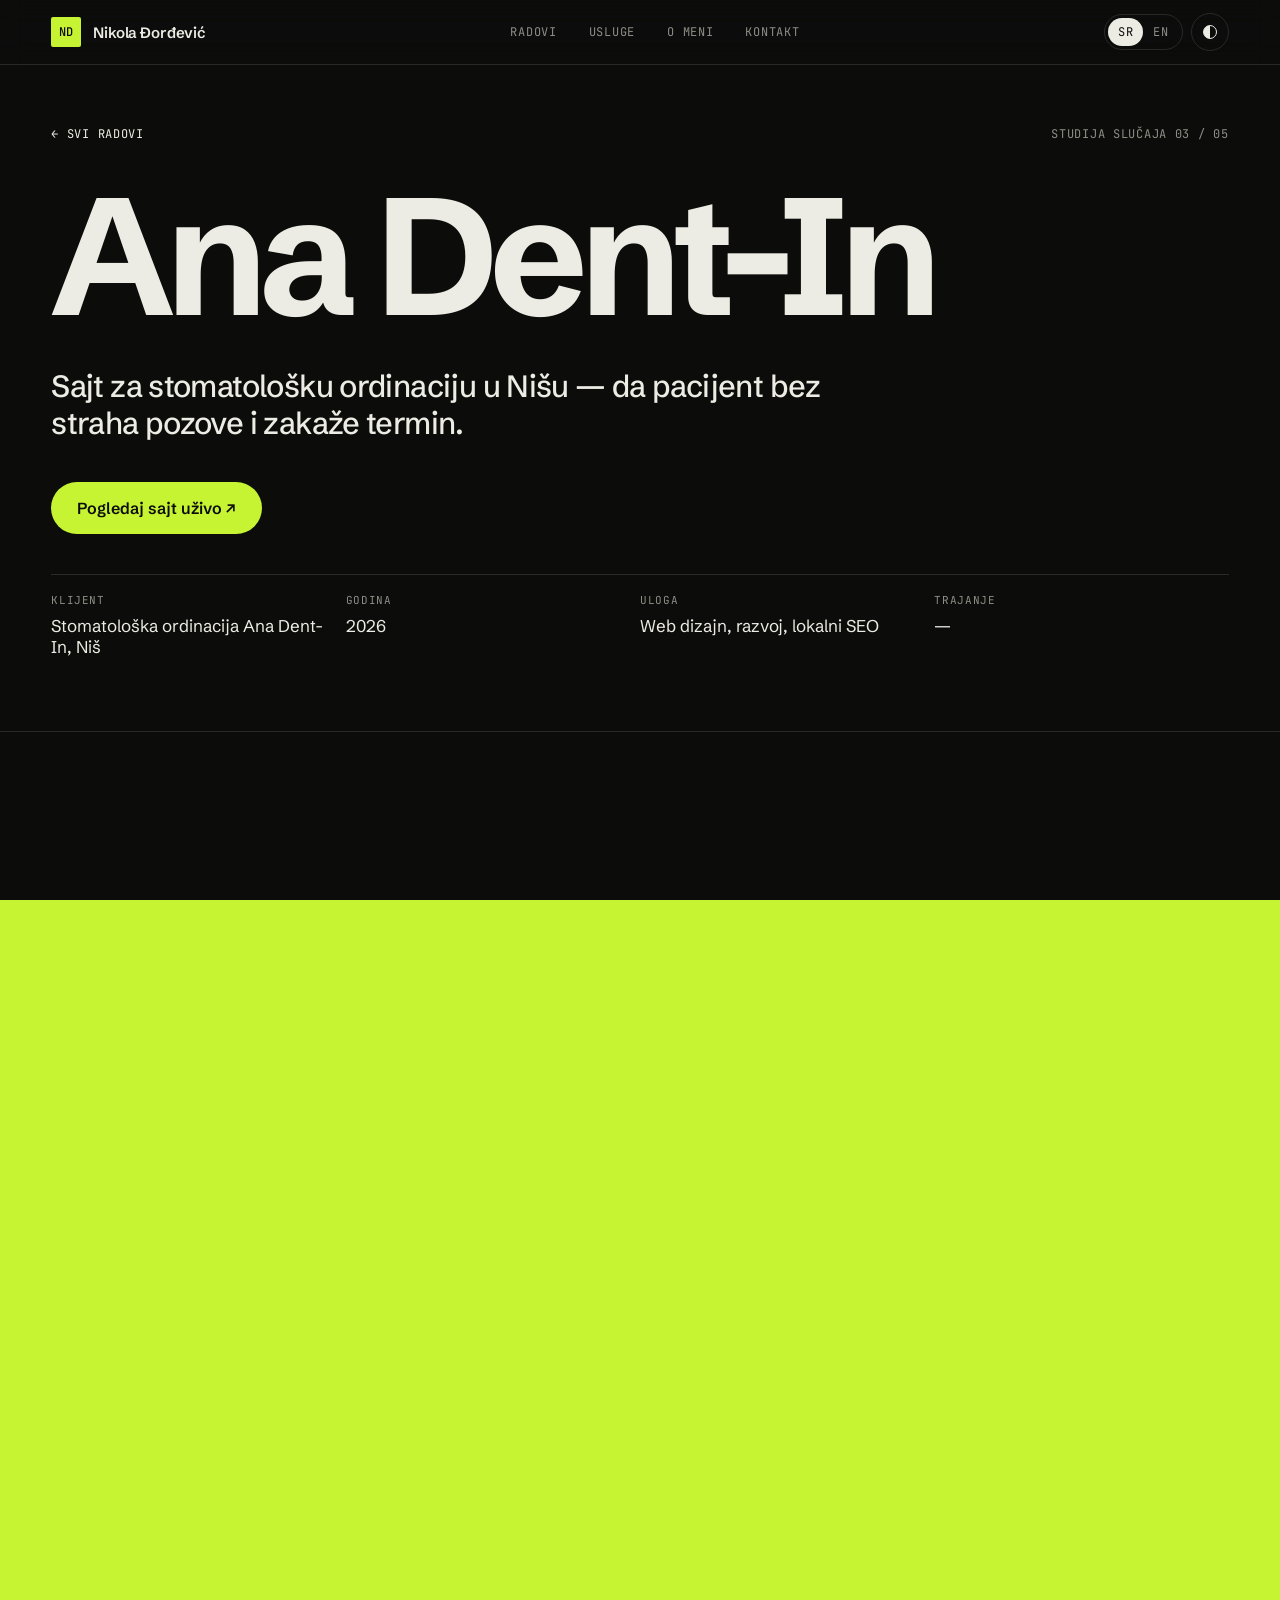
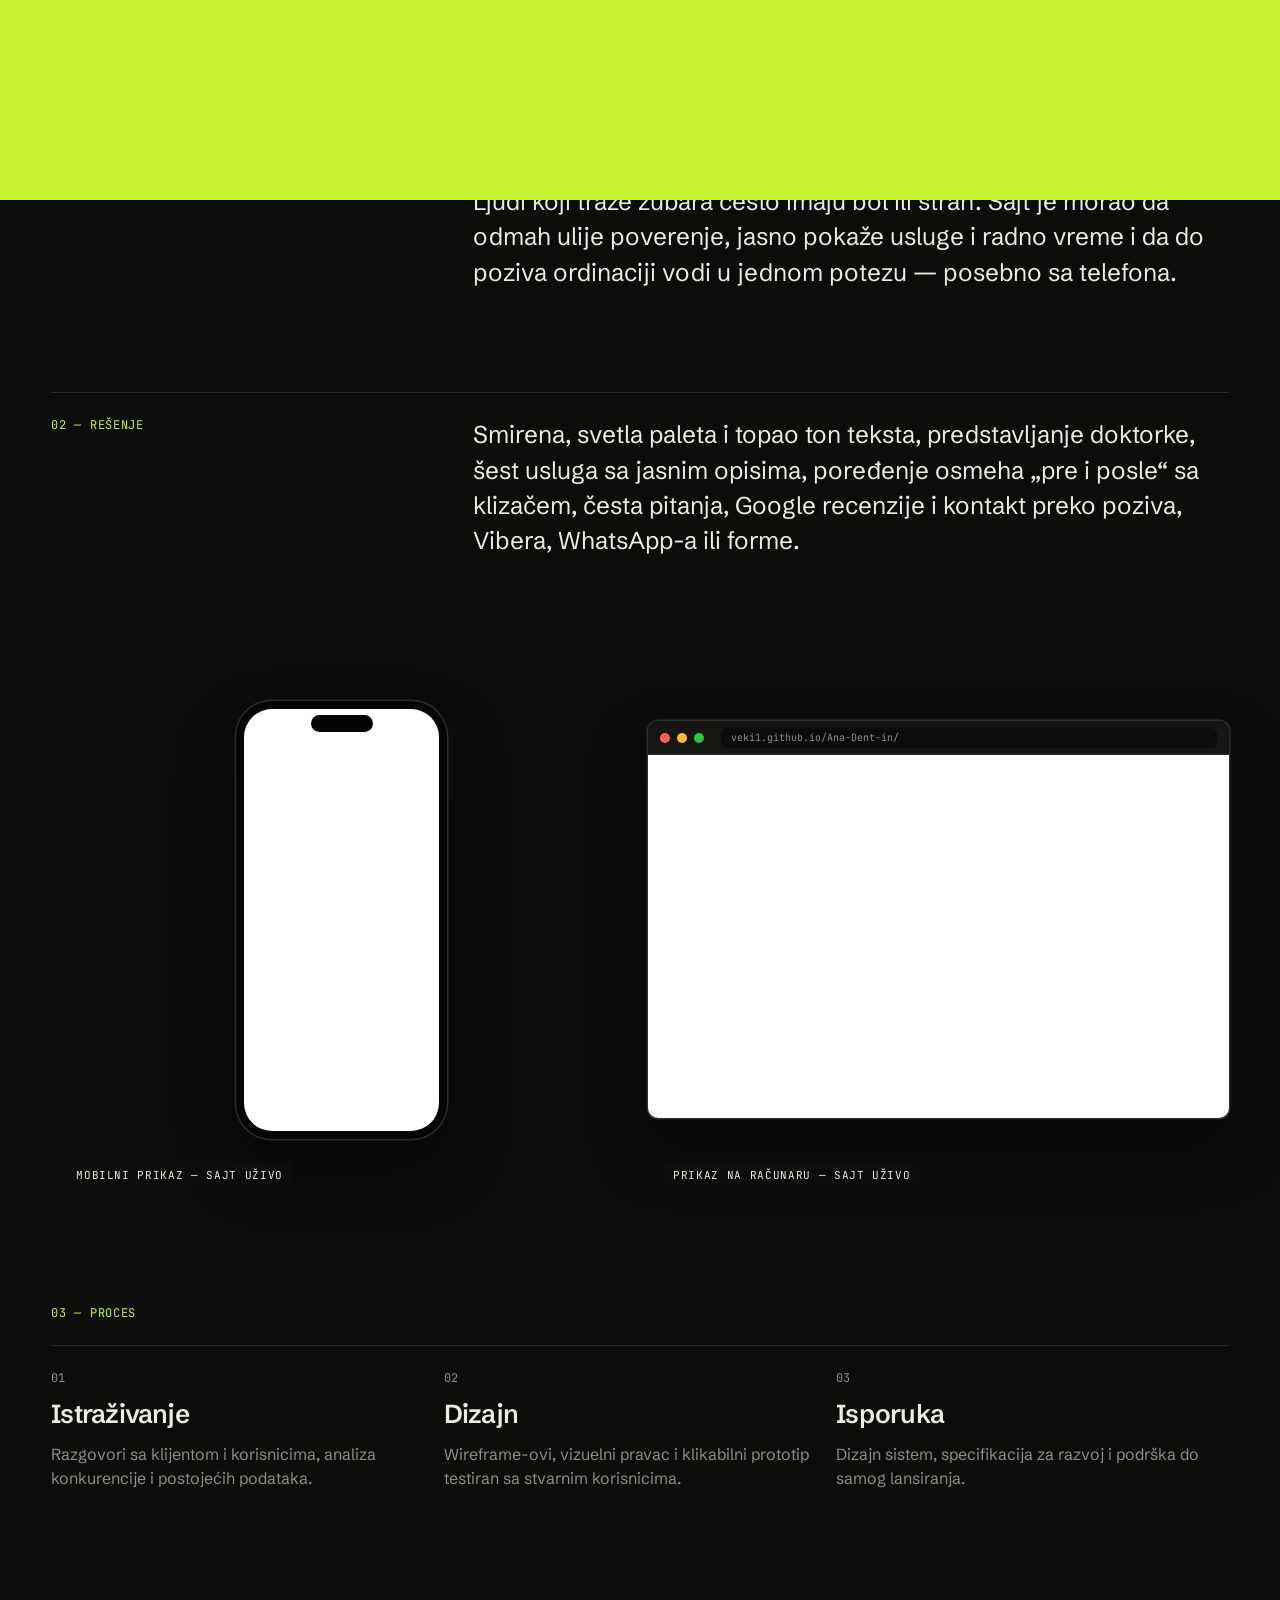
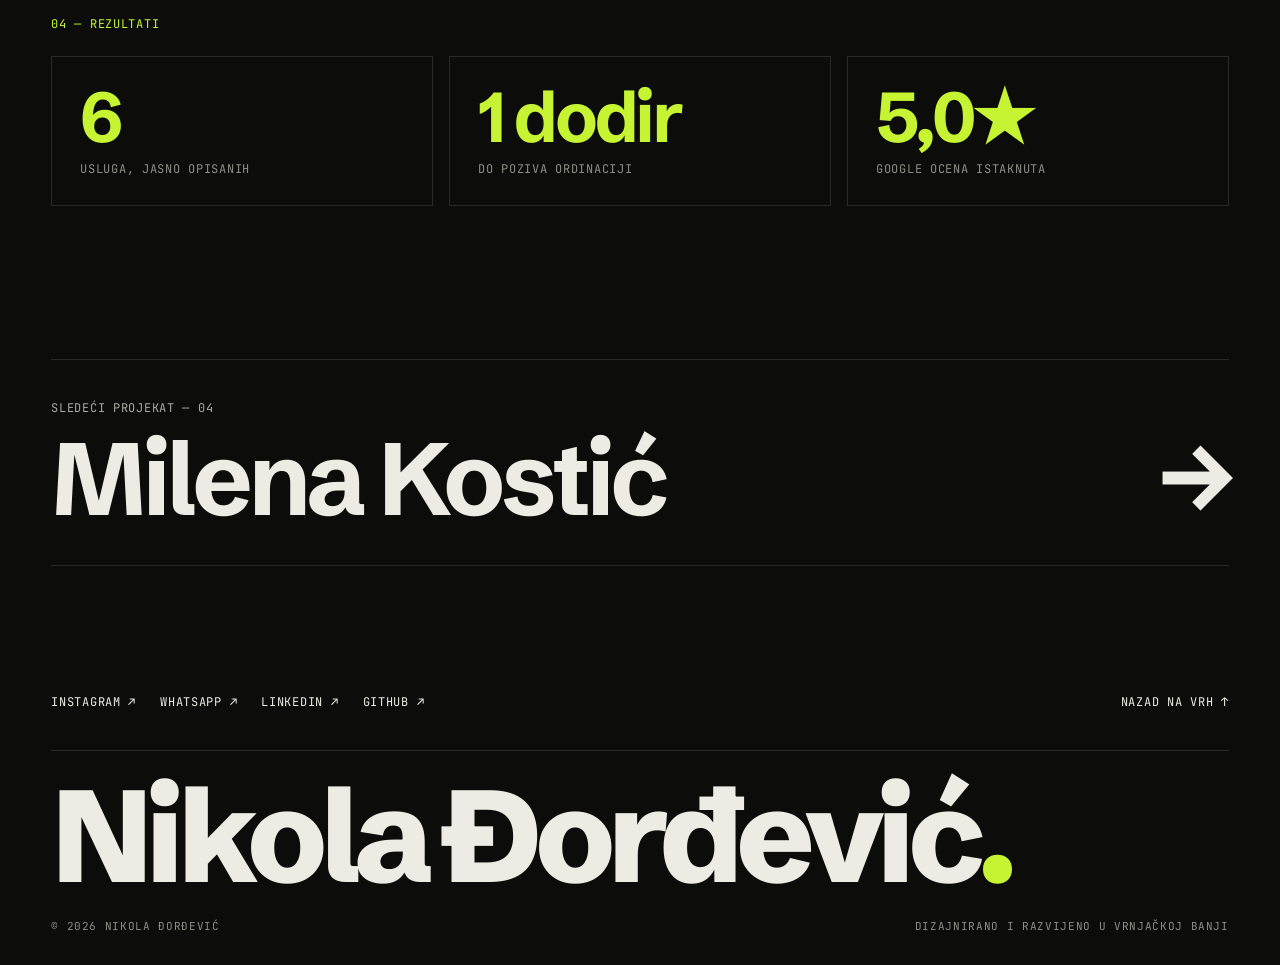
==== radovi/ana-dent-in.html @ 8e28aa99 "Add files via upload" ====
<!DOCTYPE html>
<html lang="sr-Latn" data-lang="sr" data-theme="dark">
<head>
<meta charset="utf-8">
<meta name="viewport" content="width=device-width, initial-scale=1">
<title>Ana Dent-In – studija slučaja | Izrada sajtova</title>
<meta name="description" content="Studija slučaja: Sajt za stomatološku ordinaciju u Nišu — da pacijent bez straha pozove i zakaže termin. Pogledajte izazov, rešenje i rezultate.">
<meta name="robots" content="index, follow">
<meta name="author" content="Nikola Đorđević">
<link rel="canonical" href="https://veki1.github.io/Portfolio/radovi/ana-dent-in.html">
<meta name="theme-color" content="#0C0D0B">
<link rel="icon" href="../favicon.svg" type="image/svg+xml">
<link rel="icon" href="../favicon.png" type="image/png" sizes="64x64">
<link rel="apple-touch-icon" href="../apple-touch-icon.png">
<meta property="og:type" content="article">
<meta property="og:site_name" content="Nikola Đorđević — izrada sajtova">
<meta property="og:title" content="Ana Dent-In – studija slučaja | Izrada sajtova">
<meta property="og:description" content="Studija slučaja: Sajt za stomatološku ordinaciju u Nišu — da pacijent bez straha pozove i zakaže termin. Pogledajte izazov, rešenje i rezultate.">
<meta property="og:url" content="https://veki1.github.io/Portfolio/radovi/ana-dent-in.html">
<meta property="og:image" content="https://veki1.github.io/Portfolio/og-image.jpg">
<meta property="og:image:width" content="1200">
<meta property="og:image:height" content="630">
<meta property="og:image:alt" content="Izrada sajtova — Nikola Đorđević, web dizajner">
<meta property="og:locale" content="sr_RS">
<meta property="og:locale:alternate" content="en_US">
<meta name="twitter:card" content="summary_large_image">
<meta name="twitter:title" content="Ana Dent-In – studija slučaja | Izrada sajtova">
<meta name="twitter:description" content="Studija slučaja: Sajt za stomatološku ordinaciju u Nišu — da pacijent bez straha pozove i zakaže termin. Pogledajte izazov, rešenje i rezultate.">
<meta name="twitter:image" content="https://veki1.github.io/Portfolio/og-image.jpg">
<meta name="twitter:image:alt" content="Izrada sajtova — Nikola Đorđević, web dizajner">
<link rel="preload" as="image" href="../assets/logo-anadent-light.webp" fetchpriority="high">
<link rel="preconnect" href="https://fonts.googleapis.com">
<link rel="preconnect" href="https://fonts.gstatic.com" crossorigin>
<link href="https://fonts.googleapis.com/css2?family=Schibsted+Grotesk:wght@400;500;600;700;800&amp;family=JetBrains+Mono:wght@400;500&amp;display=swap" rel="stylesheet">
<style>
html{--bg:#0C0D0B;--sf:#151613;--ink:#ECECE4;--mut:#8D8E86;--ln:rgba(236,236,228,.13);--acc:#C6F432;--acct:var(--acc);--onacc:#0C0D0B;--cur:var(--acc)}
html[data-theme=light]{--bg:#F1F1EB;--sf:#E6E6DF;--ink:#10110E;--mut:#5B5C55;--ln:rgba(16,17,14,.15);--acct:color-mix(in oklch,var(--acc) 48%,#10110E);--cur:var(--ink)}
html:not([data-lang=en]) [data-l=en]{display:none!important}
html[data-lang=en] [data-l=sr]{display:none!important}
html:not([data-theme=light]) [data-th=light]{display:none!important}
html[data-theme=light] [data-th=dark]{display:none!important}
body{margin:0;background:var(--bg);color:var(--ink);font-family:'Schibsted Grotesk',Helvetica,Arial,sans-serif;-webkit-font-smoothing:antialiased;transition:background .5s,color .5s;overflow-x:hidden}
*{box-sizing:border-box}
::selection{background:var(--acc);color:#0C0D0B}
a{color:var(--ink);text-decoration:none}
a:hover{color:var(--acct)}
[id]{scroll-margin-top:72px}
@media (max-width:439px){[data-hidesm]{display:none!important}}
@media (max-width:859px){[data-navlinks]{display:none!important}[data-hero-scale]{transform:scale(1.3)!important}}
.h0:hover{color:var(--ink)!important}
.h1:hover{border-color:var(--ink)!important}
.h2:hover{transform:translateY(-3px)!important}
.h3:hover{background:var(--ink)!important;color:var(--bg)!important}
.h4:hover{background:var(--acc)!important;color:#0C0D0B!important;padding:30px 24px!important}
.h5:hover{background:var(--sf)!important}
.h6:focus{border-bottom-color:var(--acc)!important}
.h7:hover{color:var(--acct)!important}
.h8:hover{background:var(--acc)!important;color:#0C0D0B!important;padding:40px 28px!important}
</style>
<script>try{var d=document.documentElement;if(localStorage.getItem('nd-portfolio-lang')==='en'){d.setAttribute('data-lang','en');d.lang='en'}if(localStorage.getItem('nd-portfolio-theme')==='light')d.setAttribute('data-theme','light')}catch(e){}</script>
<script type="application/ld+json">{"@context":"https://schema.org","@graph":[{"@type":"CreativeWork","@id":"https://veki1.github.io/Portfolio/radovi/ana-dent-in.html#rad","name":"Ana Dent-In — Zdravstvo · Web dizajn i razvoj","description":"Sajt za stomatološku ordinaciju u Nišu — da pacijent bez straha pozove i zakaže termin.","url":"https://veki1.github.io/Portfolio/radovi/ana-dent-in.html","inLanguage":"sr-Latn","dateCreated":"2026","author":{"@id":"https://veki1.github.io/Portfolio/#nikola"},"publisher":{"@id":"https://veki1.github.io/Portfolio/#biznis"},"sameAs":"https://veki1.github.io/Ana-Dent-in/","image":"https://veki1.github.io/Portfolio/assets/logo-anadent-light.webp"},{"@type":"BreadcrumbList","itemListElement":[{"@type":"ListItem","position":1,"name":"Početna","item":"https://veki1.github.io/Portfolio/"},{"@type":"ListItem","position":2,"name":"Radovi","item":"https://veki1.github.io/Portfolio/#work"},{"@type":"ListItem","position":3,"name":"Ana Dent-In","item":"https://veki1.github.io/Portfolio/radovi/ana-dent-in.html"}]},{"@type":"Person","@id":"https://veki1.github.io/Portfolio/#nikola","name":"Nikola Đorđević","jobTitle":"Web dizajner","description":"Diplomirani informatičar i web dizajner","image":"https://veki1.github.io/Portfolio/assets/nikola-portret.webp","email":"mailto:nikoladjordjevic2000@gmail.com","telephone":"+381645325643","url":"https://veki1.github.io/Portfolio/","sameAs":["https://www.linkedin.com/in/nikola-%C4%91or%C4%91evi%C4%87-5b4b70210/","https://github.com/VeKI1","https://www.instagram.com/nikoladjordjevic13/"]}]}</script>
<script src="../app.js" defer></script>
</head>
<body>

<div style="min-height:100vh;background:var(--bg);color:var(--ink)">


  <div data-ref="ring" style="position:fixed;left:0;top:0;width:84px;height:84px;margin:-42px 0 0 -42px;border-radius:50%;border:1px solid var(--ink);z-index:200;pointer-events:none;display:grid;place-items:center;transform:translate(-200px,-200px) scale(.4);transition:background .3s,border-color .3s">
    <span data-ref="ringLabel" style="font-family:'JetBrains Mono',monospace;font-size:11px;letter-spacing:.06em;text-transform:uppercase;color:#0C0D0B;opacity:0;transition:opacity .2s"><span data-l="sr">Pogledaj</span><span data-l="en" lang="en">View</span></span>
  </div>
  <div data-ref="dot" style="position:fixed;left:0;top:0;width:8px;height:8px;margin:-4px 0 0 -4px;border-radius:50%;background:var(--cur);z-index:201;pointer-events:none;transform:translate(-200px,-200px)"></div>




<div data-ref="ov" style="position:fixed;inset:0;z-index:150;background:var(--acc);transform:translateY(100%);pointer-events:none;display:flex;align-items:flex-end;padding:clamp(20px,4vw,56px)">
  <span style="font-size:clamp(48px,9vw,140px);font-weight:700;letter-spacing:-.045em;line-height:.9;color:#0C0D0B" data-ref="ovlabel"></span>
</div>

<header style="position:fixed;top:0;left:0;right:0;z-index:60;background:color-mix(in oklch,var(--bg) 82%,transparent);backdrop-filter:blur(14px);-webkit-backdrop-filter:blur(14px);border-bottom:1px solid var(--ln)">
  <div style="margin:0 auto;padding:0 clamp(20px,4vw,56px);height:64px;display:flex;align-items:center;justify-content:space-between;gap:24px">
    <a href="../index.html" style="all:unset;display:flex;align-items:center;gap:12px;cursor:pointer" data-label="Početna">
      <span style="width:30px;height:30px;background:var(--acc);color:#0C0D0B;display:grid;place-items:center;font-family:'JetBrains Mono',monospace;font-weight:500;font-size:12px;border-radius:2px">ND</span>
      <span data-hidesm="" style="font-weight:600;font-size:15px;letter-spacing:-.01em;color:var(--ink)">Nikola Đorđević</span>
    </a>
    
      <nav data-navlinks="" style="display:flex;gap:32px;font-family:'JetBrains Mono',monospace;font-size:12px;letter-spacing:.06em;text-transform:uppercase">
        <a href="../index.html#work" style="all:unset;cursor:pointer;color:var(--mut);transition:color .2s" data-label="Početna" class="h0"><span data-l="sr">Radovi</span><span data-l="en" lang="en">Work</span></a>
        <a href="../index.html#services" style="all:unset;cursor:pointer;color:var(--mut);transition:color .2s" data-label="Početna" class="h0"><span data-l="sr">Usluge</span><span data-l="en" lang="en">Services</span></a>
        <a href="../index.html#about" style="all:unset;cursor:pointer;color:var(--mut);transition:color .2s" data-label="Početna" class="h0"><span data-l="sr">O meni</span><span data-l="en" lang="en">About</span></a>
        <a href="../index.html#contact" style="all:unset;cursor:pointer;color:var(--mut);transition:color .2s" data-label="Početna" class="h0"><span data-l="sr">Kontakt</span><span data-l="en" lang="en">Contact</span></a>
      </nav>
    
    <div style="display:flex;align-items:center;gap:8px;font-family:'JetBrains Mono',monospace;font-size:12px;letter-spacing:.06em">
      <div style="display:flex;border:1px solid var(--ln);border-radius:999px;padding:3px">
        <button style="all:unset;cursor:pointer;padding:6px 10px;border-radius:999px;background:var(--ink);color:var(--bg);transition:background .25s,color .25s" data-act="setSr" type="button">SR</button>
        <button style="all:unset;cursor:pointer;padding:6px 10px;border-radius:999px;background:transparent;color:var(--mut);transition:background .25s,color .25s" data-act="setEn" type="button">EN</button>
      </div>
      <button aria-label="Tema" style="all:unset;cursor:pointer;width:36px;height:36px;border:1px solid var(--ln);border-radius:50%;display:grid;place-items:center;color:var(--ink);transition:border-color .2s" data-act="toggleTheme" type="button" class="h1">
        <span style="width:14px;height:14px;border-radius:50%;border:1.5px solid currentColor;background:linear-gradient(90deg,currentColor 50%,transparent 50%)"></span>
      </button>
    </div>
  </div>
</header>




<main>
  <section style="margin:0 auto;padding:clamp(110px,14vh,150px) clamp(20px,4vw,56px) 56px;display:flex;flex-direction:column;gap:40px">
    <div style="display:flex;flex-wrap:wrap;justify-content:space-between;gap:16px;font-family:'JetBrains Mono',monospace;font-size:12px;letter-spacing:.06em;text-transform:uppercase;color:var(--mut)">
      <a href="../index.html#work" style="all:unset;cursor:pointer;color:var(--ink);transition:color .2s" data-label="Početna" class="h7">← <span data-l="sr">Svi radovi</span><span data-l="en" lang="en">All work</span></a>
      <span><span data-l="sr">Studija slučaja</span><span data-l="en" lang="en">Case study</span> 03 / 05</span>
    </div>
    <h1 style="margin:0;font-size:clamp(48px,13vw,220px);font-weight:700;letter-spacing:-.055em;line-height:.88;text-wrap:balance">Ana Dent-In</h1>
    <p style="margin:0;max-width:820px;font-size:clamp(22px,2.4vw,34px);font-weight:500;letter-spacing:-.02em;line-height:1.2;text-wrap:pretty"><span data-l="sr">Sajt za stomatološku ordinaciju u Nišu — da pacijent bez straha pozove i zakaže termin.</span><span data-l="en" lang="en">A website for a dental practice in Niš — helping patients call and book without fear.</span></p>
    
      <a href="https://veki1.github.io/Ana-Dent-in/" target="_blank" rel="noopener" style="align-self:flex-start;display:flex;align-items:center;gap:10px;padding:16px 26px;background:var(--acc);color:#0C0D0B;border-radius:999px;font-weight:600;font-size:16px"><span data-l="sr">Pogledaj sajt uživo ↗</span><span data-l="en" lang="en">Visit live site ↗</span></a>
    
    <div style="display:grid;grid-template-columns:repeat(auto-fit,minmax(min(100%,200px),1fr));border-top:1px solid var(--ln)">
      <div style="display:flex;flex-direction:column;gap:8px;padding:18px 16px 18px 0">
        <span style="font-family:'JetBrains Mono',monospace;font-size:11px;letter-spacing:.06em;text-transform:uppercase;color:var(--mut)"><span data-l="sr">Klijent</span><span data-l="en" lang="en">Client</span></span>
        <span style="font-size:17px">Stomatološka ordinacija Ana Dent-In, Niš</span>
      </div>
      <div style="display:flex;flex-direction:column;gap:8px;padding:18px 16px 18px 0">
        <span style="font-family:'JetBrains Mono',monospace;font-size:11px;letter-spacing:.06em;text-transform:uppercase;color:var(--mut)"><span data-l="sr">Godina</span><span data-l="en" lang="en">Year</span></span>
        <span style="font-size:17px">2026</span>
      </div>
      <div style="display:flex;flex-direction:column;gap:8px;padding:18px 16px 18px 0">
        <span style="font-family:'JetBrains Mono',monospace;font-size:11px;letter-spacing:.06em;text-transform:uppercase;color:var(--mut)"><span data-l="sr">Uloga</span><span data-l="en" lang="en">Role</span></span>
        <span style="font-size:17px"><span data-l="sr">Web dizajn, razvoj, lokalni SEO</span><span data-l="en" lang="en">Web design, development, local SEO</span></span>
      </div>
      <div style="display:flex;flex-direction:column;gap:8px;padding:18px 16px 18px 0">
        <span style="font-family:'JetBrains Mono',monospace;font-size:11px;letter-spacing:.06em;text-transform:uppercase;color:var(--mut)"><span data-l="sr">Trajanje</span><span data-l="en" lang="en">Duration</span></span>
        <span style="font-size:17px"><span data-l="sr">—</span><span data-l="en" lang="en">—</span></span>
      </div>
    </div>
  </section>

  <div style="width:100%">
    
    
    <div style="position:relative;height:100vh;min-height:520px;background:var(--bg);border-top:1px solid var(--ln);border-bottom:1px solid var(--ln);display:flex;align-items:flex-end;padding:20px">
      <div style="position:absolute;inset:0;display:grid;place-items:center;pointer-events:none">
        <div>
          <div style="display:flex;align-items:center;gap:12px;transform:scale(2.4)" data-hero-scale="">
            
            
            
            
            <img src="../assets/logo-anadent-light.webp" alt="Logo stomatološke ordinacije Ana Dent-In" width="520" height="203" fetchpriority="high" decoding="async" data-th="dark" style="width:170px;height:66px;display:block;object-fit:contain"><img src="../assets/logo-anadent.webp" alt="Logo stomatološke ordinacije Ana Dent-In" width="520" height="203" loading="lazy" decoding="async" data-th="light" style="width:170px;height:66px;display:block;object-fit:contain">
          </div>
        </div>
      </div>
    </div>
    
  </div>

  <section style="margin:0 auto;padding:clamp(72px,10vw,140px) clamp(20px,4vw,56px) 0;display:flex;flex-direction:column;gap:clamp(56px,8vw,112px)">
    <div data-reveal="0" style="display:flex;flex-wrap:wrap;gap:24px 64px;border-top:1px solid var(--ln);padding-top:24px">
      <h2 style="margin:0;font-weight:400;font-family:'JetBrains Mono',monospace;font-size:12px;letter-spacing:.06em;text-transform:uppercase;color:var(--acct);flex:1 1 240px">01 — <span data-l="sr">Izazov</span><span data-l="en" lang="en">Challenge</span></h2>
      <p style="margin:0;font-size:clamp(20px,1.9vw,26px);line-height:1.45;text-wrap:pretty;flex:2 1 min(100%,520px);min-width:0"><span data-l="sr">Ljudi koji traže zubara često imaju bol ili strah. Sajt je morao da odmah ulije poverenje, jasno pokaže usluge i radno vreme i da do poziva ordinaciji vodi u jednom potezu — posebno sa telefona.</span><span data-l="en" lang="en">People looking for a dentist are often in pain or anxious. The site had to build trust instantly, show services and opening hours clearly, and lead to a phone call in one tap — especially on mobile.</span></p>
    </div>
    <div data-reveal="0" style="display:flex;flex-wrap:wrap;gap:24px 64px;border-top:1px solid var(--ln);padding-top:24px">
      <h2 style="margin:0;font-weight:400;font-family:'JetBrains Mono',monospace;font-size:12px;letter-spacing:.06em;text-transform:uppercase;color:var(--acct);flex:1 1 240px">02 — <span data-l="sr">Rešenje</span><span data-l="en" lang="en">Solution</span></h2>
      <p style="margin:0;font-size:clamp(20px,1.9vw,26px);line-height:1.45;text-wrap:pretty;flex:2 1 min(100%,520px);min-width:0"><span data-l="sr">Smirena, svetla paleta i topao ton teksta, predstavljanje doktorke, šest usluga sa jasnim opisima, poređenje osmeha „pre i posle“ sa klizačem, česta pitanja, Google recenzije i kontakt preko poziva, Vibera, WhatsApp-a ili forme.</span><span data-l="en" lang="en">A calm, light palette and a warm tone of voice, an introduction to the dentist, six clearly described services, a before/after smile slider, FAQ, Google reviews, and contact via call, Viber, WhatsApp or form.</span></p>
    </div>
    <div data-reveal="0" style="display:grid;grid-template-columns:repeat(auto-fit,minmax(min(100%,360px),1fr));gap:16px">
      <div style="position:relative;min-height:520px;display:grid;place-items:center;padding:40px 16px 64px">
        <div style="width:211px;height:438px;padding:8px;border-radius:36px;background:#050505;box-shadow:0 0 0 1.5px #2c2d2a,0 30px 60px rgba(0,0,0,.45);position:relative">
          <div style="position:absolute;top:14px;left:50%;transform:translateX(-50%);width:62px;height:17px;border-radius:12px;background:#050505;z-index:2"></div>
          <div style="width:195px;height:422px;border-radius:28px;overflow:hidden;background:#fff">
            <iframe src="https://veki1.github.io/Ana-Dent-in/" title="Sajt Ana Dent-In otvoren na telefonu" loading="lazy" style="width:375px;height:812px;border:0;transform:scale(.52);transform-origin:0 0;display:block"></iframe>
          </div>
        </div>
        <span style="position:absolute;left:16px;bottom:16px;font-family:'JetBrains Mono',monospace;font-size:11px;letter-spacing:.06em;text-transform:uppercase;color:var(--ink);background:var(--bg);padding:5px 9px"><span data-l="sr">mobilni prikaz — sajt uživo</span><span data-l="en" lang="en">mobile view — live site</span></span>
      </div>
      <div style="position:relative;min-height:520px;display:flex;flex-direction:column;justify-content:center;padding:40px 0 64px">
        <div style="width:100%;border-radius:10px;overflow:hidden;background:#050505;box-shadow:0 0 0 1.5px #2c2d2a,0 30px 60px rgba(0,0,0,.45)">
          <div style="height:34px;display:flex;align-items:center;gap:7px;padding:0 12px;background:#161714;border-bottom:1px solid #2c2d2a">
            <span style="width:10px;height:10px;border-radius:50%;background:#FF5F57;flex:none"></span>
            <span style="width:10px;height:10px;border-radius:50%;background:#FEBC2E;flex:none"></span>
            <span style="width:10px;height:10px;border-radius:50%;background:#28C840;flex:none"></span>
            <span style="margin-left:10px;flex:1;min-width:0;height:20px;border-radius:6px;background:#0C0D0B;color:#8D8E86;font-family:'JetBrains Mono',monospace;font-size:10px;display:flex;align-items:center;padding:0 10px;overflow:hidden;white-space:nowrap">veki1.github.io/Ana-Dent-in/</span>
          </div>
          <div data-fit="1440" style="position:relative;width:100%;aspect-ratio:16/10;overflow:hidden;background:#fff">
            <iframe src="https://veki1.github.io/Ana-Dent-in/" title="Sajt Ana Dent-In otvoren na računaru" loading="lazy" style="position:absolute;left:0;top:0;width:1440px;height:900px;border:0;transform-origin:0 0;transform:scale(.4)"></iframe>
          </div>
        </div>
        <span style="position:absolute;left:16px;bottom:16px;font-family:'JetBrains Mono',monospace;font-size:11px;letter-spacing:.06em;text-transform:uppercase;color:var(--ink);background:var(--bg);padding:5px 9px"><span data-l="sr">prikaz na računaru — sajt uživo</span><span data-l="en" lang="en">desktop view — live site</span></span>
      </div>
    </div>
    <div style="display:flex;flex-direction:column;gap:24px">
      <h2 data-reveal="0" style="margin:0;font-weight:400;font-family:'JetBrains Mono',monospace;font-size:12px;letter-spacing:.06em;text-transform:uppercase;color:var(--acct)">03 — <span data-l="sr">Proces</span><span data-l="en" lang="en">Process</span></h2>
      <div style="display:grid;grid-template-columns:repeat(auto-fit,minmax(min(100%,260px),1fr));border-top:1px solid var(--ln)">
        
          <div data-reveal="0" style="padding:24px 24px 24px 0;display:flex;flex-direction:column;gap:12px">
            <span style="font-family:'JetBrains Mono',monospace;font-size:12px;color:var(--mut)">01</span>
            <h3 style="margin:0;font-size:26px;font-weight:600;letter-spacing:-.03em"><span data-l="sr">Istraživanje</span><span data-l="en" lang="en">Research</span></h3>
            <p style="margin:0;font-size:16px;line-height:1.5;color:var(--mut);text-wrap:pretty"><span data-l="sr">Razgovori sa klijentom i korisnicima, analiza konkurencije i postojećih podataka.</span><span data-l="en" lang="en">Interviews with the client and users, competitor review and analysis of existing data.</span></p>
          </div>
        
          <div data-reveal="100" style="padding:24px 24px 24px 0;display:flex;flex-direction:column;gap:12px">
            <span style="font-family:'JetBrains Mono',monospace;font-size:12px;color:var(--mut)">02</span>
            <h3 style="margin:0;font-size:26px;font-weight:600;letter-spacing:-.03em"><span data-l="sr">Dizajn</span><span data-l="en" lang="en">Design</span></h3>
            <p style="margin:0;font-size:16px;line-height:1.5;color:var(--mut);text-wrap:pretty"><span data-l="sr">Wireframe-ovi, vizuelni pravac i klikabilni prototip testiran sa stvarnim korisnicima.</span><span data-l="en" lang="en">Wireframes, visual direction and a clickable prototype tested with real users.</span></p>
          </div>
        
          <div data-reveal="200" style="padding:24px 24px 24px 0;display:flex;flex-direction:column;gap:12px">
            <span style="font-family:'JetBrains Mono',monospace;font-size:12px;color:var(--mut)">03</span>
            <h3 style="margin:0;font-size:26px;font-weight:600;letter-spacing:-.03em"><span data-l="sr">Isporuka</span><span data-l="en" lang="en">Delivery</span></h3>
            <p style="margin:0;font-size:16px;line-height:1.5;color:var(--mut);text-wrap:pretty"><span data-l="sr">Dizajn sistem, specifikacija za razvoj i podrška do samog lansiranja.</span><span data-l="en" lang="en">Design system, developer specs and support all the way to launch.</span></p>
          </div>
        
      </div>
    </div>
    <div style="display:flex;flex-direction:column;gap:24px">
      <h2 data-reveal="0" style="margin:0;font-weight:400;font-family:'JetBrains Mono',monospace;font-size:12px;letter-spacing:.06em;text-transform:uppercase;color:var(--acct)">04 — <span data-l="sr">Rezultati</span><span data-l="en" lang="en">Results</span></h2>
      <div style="display:grid;grid-template-columns:repeat(auto-fit,minmax(min(100%,260px),1fr));gap:16px">
        
          <div data-reveal="80" style="border:1px solid var(--ln);padding:28px;display:flex;flex-direction:column;gap:12px">
            <span style="font-size:clamp(48px,5.5vw,84px);font-weight:700;letter-spacing:-.05em;line-height:.9;color:var(--acct)">6</span>
            <span style="font-family:'JetBrains Mono',monospace;font-size:12px;letter-spacing:.06em;text-transform:uppercase;color:var(--mut)"><span data-l="sr">usluga, jasno opisanih</span><span data-l="en" lang="en">services, clearly described</span></span>
          </div>
        
          <div data-reveal="80" style="border:1px solid var(--ln);padding:28px;display:flex;flex-direction:column;gap:12px">
            <span style="font-size:clamp(48px,5.5vw,84px);font-weight:700;letter-spacing:-.05em;line-height:.9;color:var(--acct)">1 dodir</span>
            <span style="font-family:'JetBrains Mono',monospace;font-size:12px;letter-spacing:.06em;text-transform:uppercase;color:var(--mut)"><span data-l="sr">do poziva ordinaciji</span><span data-l="en" lang="en">to call the practice</span></span>
          </div>
        
          <div data-reveal="80" style="border:1px solid var(--ln);padding:28px;display:flex;flex-direction:column;gap:12px">
            <span style="font-size:clamp(48px,5.5vw,84px);font-weight:700;letter-spacing:-.05em;line-height:.9;color:var(--acct)">5,0★</span>
            <span style="font-family:'JetBrains Mono',monospace;font-size:12px;letter-spacing:.06em;text-transform:uppercase;color:var(--mut)"><span data-l="sr">Google ocena istaknuta</span><span data-l="en" lang="en">Google rating featured</span></span>
          </div>
        
      </div>
    </div>
  </section>

  <section style="margin:0 auto;padding:clamp(80px,12vw,160px) clamp(20px,4vw,56px) 0">
    <a href="milena-kostic.html" data-cursor="view" style="all:unset;box-sizing:border-box;cursor:pointer;width:100%;display:flex;flex-direction:column;gap:16px;padding:40px 0;border-top:1px solid var(--ln);border-bottom:1px solid var(--ln);color:var(--ink);transition:background .4s cubic-bezier(.2,.7,.2,1),color .3s,padding .4s cubic-bezier(.2,.7,.2,1)" data-label="Milena Kostić" class="h8">
      <span style="font-family:'JetBrains Mono',monospace;font-size:12px;letter-spacing:.06em;text-transform:uppercase;opacity:.7"><span data-l="sr">Sledeći projekat</span><span data-l="en" lang="en">Next project</span> — 04</span>
      <span style="display:flex;justify-content:space-between;align-items:flex-end;gap:24px;font-size:clamp(40px,8vw,128px);font-weight:700;letter-spacing:-.05em;line-height:.9"><span>Milena Kostić</span><span>→</span></span>
    </a>
  </section>
</main>


<footer style="margin:0 auto;padding:clamp(80px,10vw,140px) clamp(20px,4vw,56px) 32px;overflow:hidden">
  <div style="display:flex;flex-wrap:wrap;justify-content:space-between;gap:24px;margin-bottom:40px;font-family:'JetBrains Mono',monospace;font-size:12px;letter-spacing:.06em;text-transform:uppercase">
    <div style="display:flex;flex-wrap:wrap;gap:24px">
      <a href="https://www.instagram.com/nikoladjordjevic13/" target="_blank" rel="noopener">Instagram ↗</a>
      <a href="https://wa.me/381645325643" target="_blank" rel="noopener">WhatsApp ↗</a>
      <a href="https://www.linkedin.com/in/nikola-%C4%91or%C4%91evi%C4%87-5b4b70210/" target="_blank" rel="noopener">LinkedIn ↗</a>
      <a href="https://github.com/VeKI1" target="_blank" rel="noopener">GitHub ↗</a>
    </div>
    <a href="#top" style="all:unset;cursor:pointer;color:var(--ink);transition:color .2s" data-act="top" class="h7"><span data-l="sr">Nazad na vrh</span><span data-l="en" lang="en">Back to top</span> ↑</a>
  </div>
  <div style="font-size:clamp(34px,10.2vw,150px);font-weight:800;letter-spacing:-.06em;line-height:.8;white-space:nowrap;border-top:1px solid var(--ln);padding-top:32px">Nikola Đorđević<span style="color:var(--acct)">.</span></div>
  <div style="display:flex;flex-wrap:wrap;justify-content:space-between;gap:16px;margin-top:32px;font-family:'JetBrains Mono',monospace;font-size:11px;letter-spacing:.06em;text-transform:uppercase;color:var(--mut)">
    <span>© 2026 Nikola Đorđević</span>
    <span><span data-l="sr">Dizajnirano i razvijeno u Vrnjačkoj Banji</span><span data-l="en" lang="en">Designed and built in Vrnjačka Banja</span></span>
  </div>
</footer>

</div>

</body>
</html>
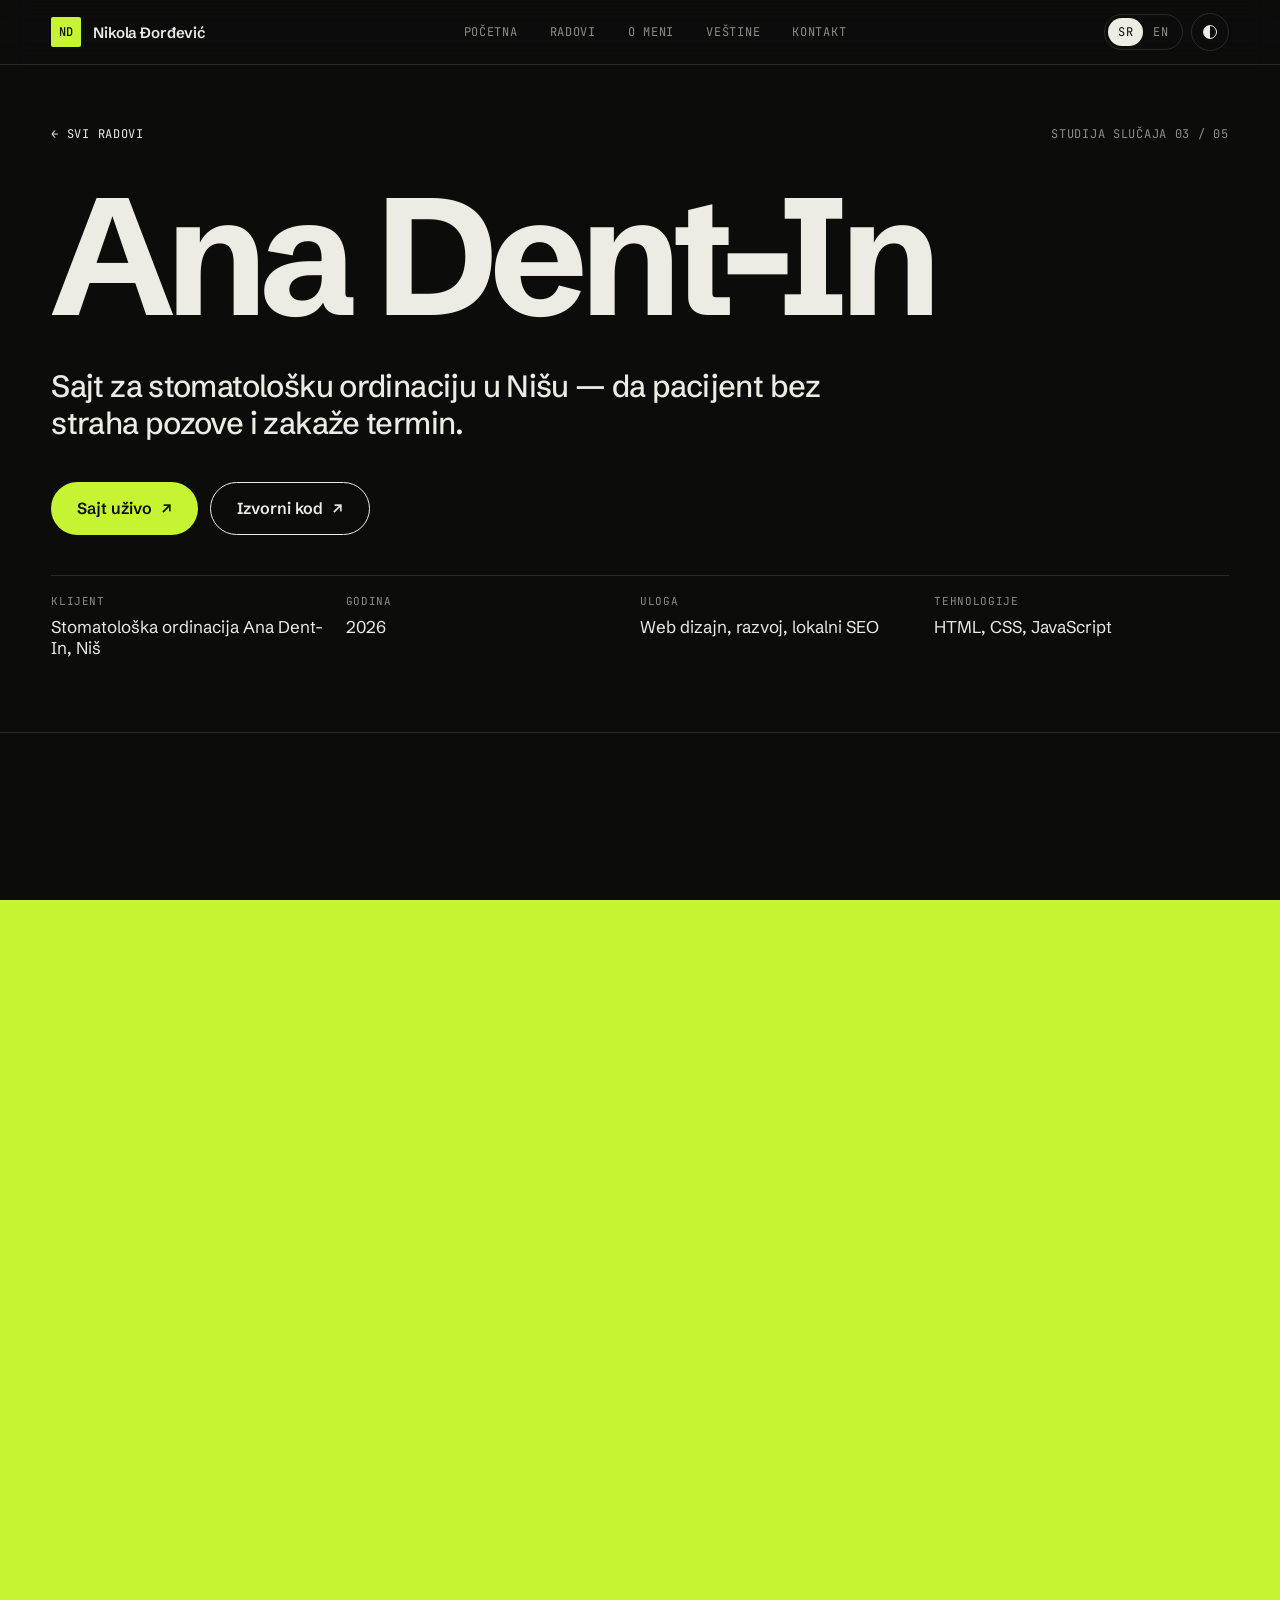
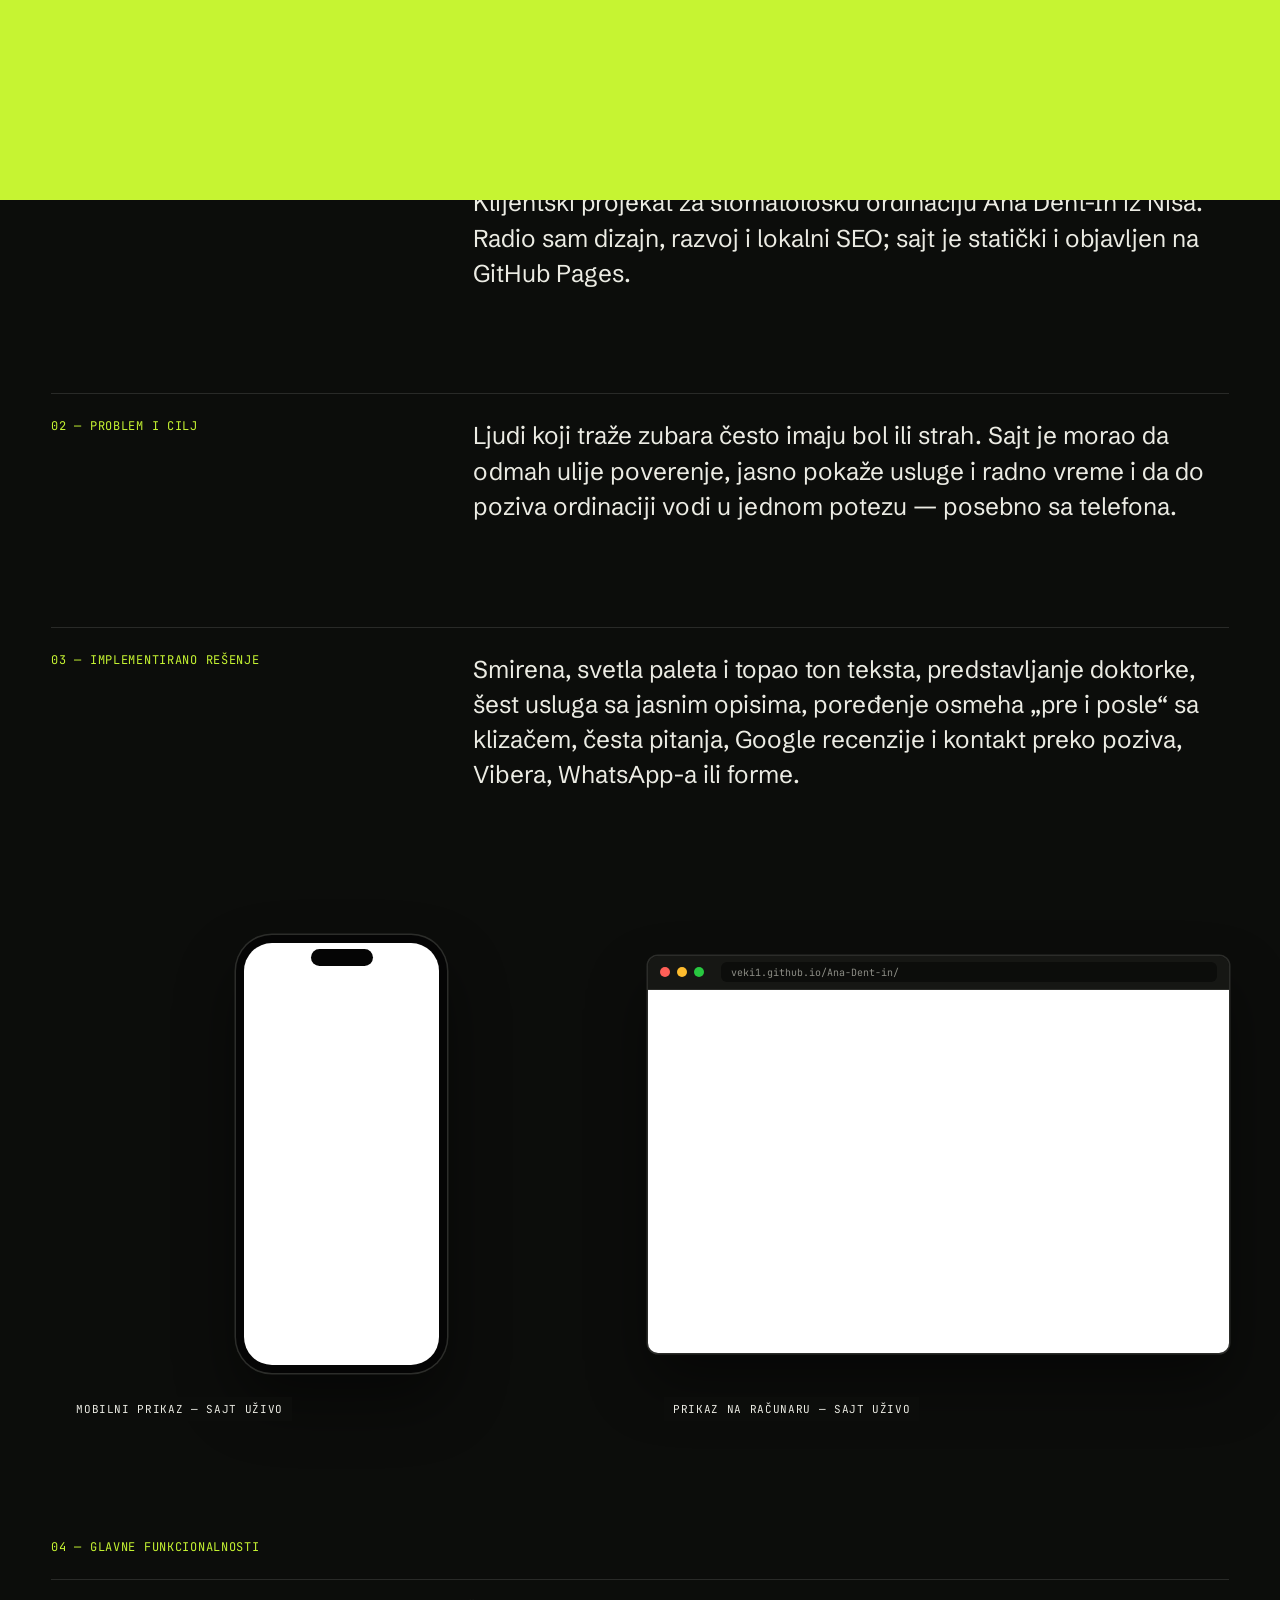
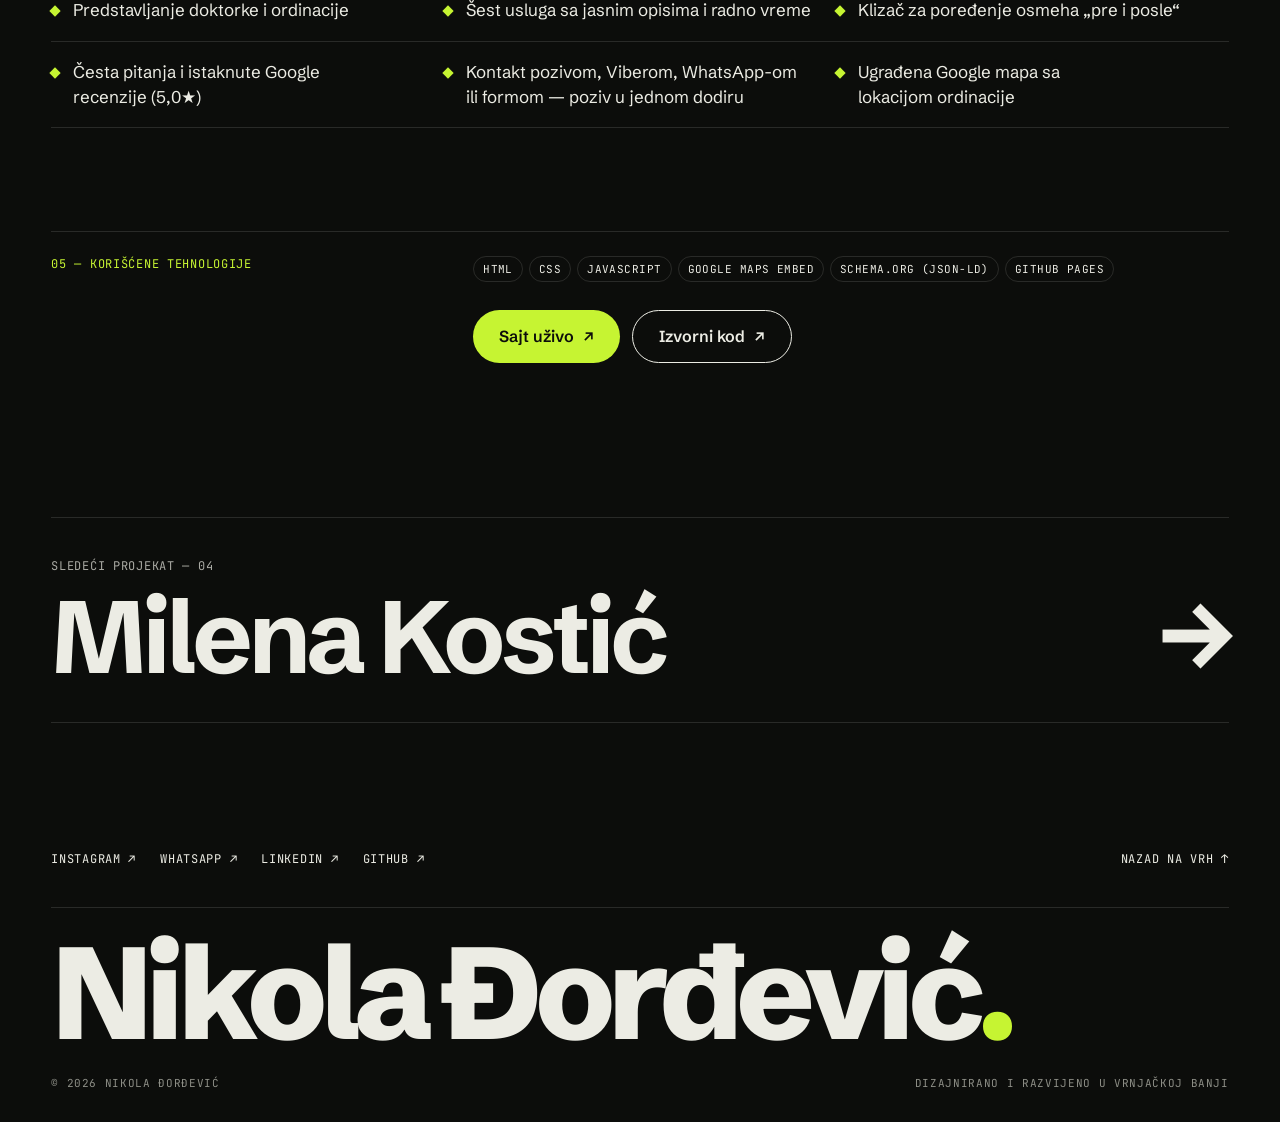
==== commit 59534c3e: "Improve portfolio: hero, navigation, project cards, skills, contact, a11y - Hero: name + role, clear" ====
--- a/radovi/ana-dent-in.html
+++ b/radovi/ana-dent-in.html
@@ -1,10 +1,10 @@
 <!DOCTYPE html>
-<html lang="sr-Latn" data-lang="sr" data-theme="dark">
+<html lang="sr-Latn" data-lang="sr" data-theme="dark" data-title-en="Ana Dent-In – case study | Nikola Đorđević">
 <head>
 <meta charset="utf-8">
 <meta name="viewport" content="width=device-width, initial-scale=1">
-<title>Ana Dent-In – studija slučaja | Izrada sajtova</title>
-<meta name="description" content="Studija slučaja: Sajt za stomatološku ordinaciju u Nišu — da pacijent bez straha pozove i zakaže termin. Pogledajte izazov, rešenje i rezultate.">
+<title>Ana Dent-In – studija slučaja | Nikola Đorđević</title>
+<meta name="description" content="Studija slučaja: Sajt za stomatološku ordinaciju u Nišu — da pacijent bez straha pozove i zakaže termin. Pogledajte cilj, rešenje, funkcionalnosti i tehnologije.">
 <meta name="robots" content="index, follow">
 <meta name="author" content="Nikola Đorđević">
 <link rel="canonical" href="https://veki1.github.io/Portfolio/radovi/ana-dent-in.html">
@@ -13,21 +13,21 @@
 <link rel="icon" href="../favicon.png" type="image/png" sizes="64x64">
 <link rel="apple-touch-icon" href="../apple-touch-icon.png">
 <meta property="og:type" content="article">
-<meta property="og:site_name" content="Nikola Đorđević — izrada sajtova">
-<meta property="og:title" content="Ana Dent-In – studija slučaja | Izrada sajtova">
-<meta property="og:description" content="Studija slučaja: Sajt za stomatološku ordinaciju u Nišu — da pacijent bez straha pozove i zakaže termin. Pogledajte izazov, rešenje i rezultate.">
+<meta property="og:site_name" content="Nikola Đorđević — portfolio">
+<meta property="og:title" content="Ana Dent-In – studija slučaja | Nikola Đorđević">
+<meta property="og:description" content="Studija slučaja: Sajt za stomatološku ordinaciju u Nišu — da pacijent bez straha pozove i zakaže termin. Pogledajte cilj, rešenje, funkcionalnosti i tehnologije.">
 <meta property="og:url" content="https://veki1.github.io/Portfolio/radovi/ana-dent-in.html">
 <meta property="og:image" content="https://veki1.github.io/Portfolio/og-image.jpg">
 <meta property="og:image:width" content="1200">
 <meta property="og:image:height" content="630">
-<meta property="og:image:alt" content="Izrada sajtova — Nikola Đorđević, web dizajner">
+<meta property="og:image:alt" content="Nikola Đorđević — web developer i dizajner">
 <meta property="og:locale" content="sr_RS">
 <meta property="og:locale:alternate" content="en_US">
 <meta name="twitter:card" content="summary_large_image">
-<meta name="twitter:title" content="Ana Dent-In – studija slučaja | Izrada sajtova">
-<meta name="twitter:description" content="Studija slučaja: Sajt za stomatološku ordinaciju u Nišu — da pacijent bez straha pozove i zakaže termin. Pogledajte izazov, rešenje i rezultate.">
+<meta name="twitter:title" content="Ana Dent-In – studija slučaja | Nikola Đorđević">
+<meta name="twitter:description" content="Studija slučaja: Sajt za stomatološku ordinaciju u Nišu — da pacijent bez straha pozove i zakaže termin. Pogledajte cilj, rešenje, funkcionalnosti i tehnologije.">
 <meta name="twitter:image" content="https://veki1.github.io/Portfolio/og-image.jpg">
-<meta name="twitter:image:alt" content="Izrada sajtova — Nikola Đorđević, web dizajner">
+<meta name="twitter:image:alt" content="Nikola Đorđević — web developer i dizajner">
 <link rel="preload" as="image" href="../assets/logo-anadent-light.webp" fetchpriority="high">
 <link rel="preconnect" href="https://fonts.googleapis.com">
 <link rel="preconnect" href="https://fonts.gstatic.com" crossorigin>
@@ -57,49 +57,53 @@
 .h7:hover{color:var(--acct)!important}
 .h8:hover{background:var(--acc)!important;color:#0C0D0B!important;padding:40px 28px!important}
 </style>
-<script>try{var d=document.documentElement;if(localStorage.getItem('nd-portfolio-lang')==='en'){d.setAttribute('data-lang','en');d.lang='en'}if(localStorage.getItem('nd-portfolio-theme')==='light')d.setAttribute('data-theme','light')}catch(e){}</script>
-<script type="application/ld+json">{"@context":"https://schema.org","@graph":[{"@type":"CreativeWork","@id":"https://veki1.github.io/Portfolio/radovi/ana-dent-in.html#rad","name":"Ana Dent-In — Zdravstvo · Web dizajn i razvoj","description":"Sajt za stomatološku ordinaciju u Nišu — da pacijent bez straha pozove i zakaže termin.","url":"https://veki1.github.io/Portfolio/radovi/ana-dent-in.html","inLanguage":"sr-Latn","dateCreated":"2026","author":{"@id":"https://veki1.github.io/Portfolio/#nikola"},"publisher":{"@id":"https://veki1.github.io/Portfolio/#biznis"},"sameAs":"https://veki1.github.io/Ana-Dent-in/","image":"https://veki1.github.io/Portfolio/assets/logo-anadent-light.webp"},{"@type":"BreadcrumbList","itemListElement":[{"@type":"ListItem","position":1,"name":"Početna","item":"https://veki1.github.io/Portfolio/"},{"@type":"ListItem","position":2,"name":"Radovi","item":"https://veki1.github.io/Portfolio/#work"},{"@type":"ListItem","position":3,"name":"Ana Dent-In","item":"https://veki1.github.io/Portfolio/radovi/ana-dent-in.html"}]},{"@type":"Person","@id":"https://veki1.github.io/Portfolio/#nikola","name":"Nikola Đorđević","jobTitle":"Web dizajner","description":"Diplomirani informatičar i web dizajner","image":"https://veki1.github.io/Portfolio/assets/nikola-portret.webp","email":"mailto:nikoladjordjevic2000@gmail.com","telephone":"+381645325643","url":"https://veki1.github.io/Portfolio/","sameAs":["https://www.linkedin.com/in/nikola-%C4%91or%C4%91evi%C4%87-5b4b70210/","https://github.com/VeKI1","https://www.instagram.com/nikoladjordjevic13/"]}]}</script>
+<link rel="stylesheet" href="../site.css">
+<script>(function(){var d=document.documentElement;try{if(localStorage.getItem('nd-portfolio-lang')==='en'){d.setAttribute('data-lang','en');d.lang='en'}if(localStorage.getItem('nd-portfolio-theme')==='light'){d.setAttribute('data-theme','light');document.querySelector('meta[name=theme-color]').setAttribute('content','#F1F1EB')}}catch(e){}try{if(sessionStorage.getItem('nd-ov')&&!(window.matchMedia&&matchMedia('(prefers-reduced-motion: reduce)').matches)){d.classList.add('ov-in');setTimeout(function(){d.classList.remove('ov-in')},2500)}}catch(e){}})()</script>
+<script type="application/ld+json">{"@context":"https://schema.org","@graph":[{"@type":"CreativeWork","@id":"https://veki1.github.io/Portfolio/radovi/ana-dent-in.html#rad","name":"Ana Dent-In — Zdravstvo · Web dizajn i razvoj","description":"Sajt za stomatološku ordinaciju u Nišu — da pacijent bez straha pozove i zakaže termin.","url":"https://veki1.github.io/Portfolio/radovi/ana-dent-in.html","inLanguage":"sr-Latn","dateCreated":"2026","author":{"@id":"https://veki1.github.io/Portfolio/#nikola"},"publisher":{"@id":"https://veki1.github.io/Portfolio/#biznis"},"sameAs":"https://veki1.github.io/Ana-Dent-in/","image":"https://veki1.github.io/Portfolio/assets/logo-anadent-light.webp"},{"@type":"BreadcrumbList","itemListElement":[{"@type":"ListItem","position":1,"name":"Početna","item":"https://veki1.github.io/Portfolio/"},{"@type":"ListItem","position":2,"name":"Radovi","item":"https://veki1.github.io/Portfolio/#work"},{"@type":"ListItem","position":3,"name":"Ana Dent-In","item":"https://veki1.github.io/Portfolio/radovi/ana-dent-in.html"}]},{"@type":"Person","@id":"https://veki1.github.io/Portfolio/#nikola","name":"Nikola Đorđević","jobTitle":"Web developer i dizajner","description":"Web developer i dizajner sa obrazovanjem iz informatike","image":"https://veki1.github.io/Portfolio/assets/nikola-portret.webp","email":"mailto:nikoladjordjevic2000@gmail.com","telephone":"+381645325643","url":"https://veki1.github.io/Portfolio/","sameAs":["https://www.linkedin.com/in/nikola-%C4%91or%C4%91evi%C4%87-5b4b70210/","https://github.com/VeKI1","https://www.instagram.com/nikoladjordjevic13/"]}]}</script>
 <script src="../app.js" defer></script>
 </head>
 <body>
+<a class="skip" href="#main"><span data-l="sr">Preskoči na sadržaj</span><span data-l="en" lang="en">Skip to content</span></a>
 
 <div style="min-height:100vh;background:var(--bg);color:var(--ink)">
 
 
-  <div data-ref="ring" style="position:fixed;left:0;top:0;width:84px;height:84px;margin:-42px 0 0 -42px;border-radius:50%;border:1px solid var(--ink);z-index:200;pointer-events:none;display:grid;place-items:center;transform:translate(-200px,-200px) scale(.4);transition:background .3s,border-color .3s">
+  <div data-ref="ring" aria-hidden="true" style="position:fixed;left:0;top:0;width:84px;height:84px;margin:-42px 0 0 -42px;border-radius:50%;border:1px solid var(--ink);z-index:200;pointer-events:none;display:grid;place-items:center;transform:translate(-200px,-200px) scale(.4);transition:background .3s,border-color .3s">
     <span data-ref="ringLabel" style="font-family:'JetBrains Mono',monospace;font-size:11px;letter-spacing:.06em;text-transform:uppercase;color:#0C0D0B;opacity:0;transition:opacity .2s"><span data-l="sr">Pogledaj</span><span data-l="en" lang="en">View</span></span>
   </div>
-  <div data-ref="dot" style="position:fixed;left:0;top:0;width:8px;height:8px;margin:-4px 0 0 -4px;border-radius:50%;background:var(--cur);z-index:201;pointer-events:none;transform:translate(-200px,-200px)"></div>
-
-
-
-
-<div data-ref="ov" style="position:fixed;inset:0;z-index:150;background:var(--acc);transform:translateY(100%);pointer-events:none;display:flex;align-items:flex-end;padding:clamp(20px,4vw,56px)">
+  <div data-ref="dot" aria-hidden="true" style="position:fixed;left:0;top:0;width:8px;height:8px;margin:-4px 0 0 -4px;border-radius:50%;background:var(--cur);z-index:201;pointer-events:none;transform:translate(-200px,-200px)"></div>
+
+
+
+
+<div data-ref="ov" aria-hidden="true" style="position:fixed;inset:0;z-index:150;background:var(--acc);transform:translateY(100%);pointer-events:none;display:flex;align-items:flex-end;padding:clamp(20px,4vw,56px)">
   <span style="font-size:clamp(48px,9vw,140px);font-weight:700;letter-spacing:-.045em;line-height:.9;color:#0C0D0B" data-ref="ovlabel"></span>
 </div>
 
 <header style="position:fixed;top:0;left:0;right:0;z-index:60;background:color-mix(in oklch,var(--bg) 82%,transparent);backdrop-filter:blur(14px);-webkit-backdrop-filter:blur(14px);border-bottom:1px solid var(--ln)">
   <div style="margin:0 auto;padding:0 clamp(20px,4vw,56px);height:64px;display:flex;align-items:center;justify-content:space-between;gap:24px">
-    <a href="../index.html" style="all:unset;display:flex;align-items:center;gap:12px;cursor:pointer" data-label="Početna">
+    <a aria-label="Nikola Đorđević — početna" href="../index.html" style="all:unset;display:flex;align-items:center;gap:12px;cursor:pointer" data-label="Početna">
       <span style="width:30px;height:30px;background:var(--acc);color:#0C0D0B;display:grid;place-items:center;font-family:'JetBrains Mono',monospace;font-weight:500;font-size:12px;border-radius:2px">ND</span>
       <span data-hidesm="" style="font-weight:600;font-size:15px;letter-spacing:-.01em;color:var(--ink)">Nikola Đorđević</span>
     </a>
     
-      <nav data-navlinks="" style="display:flex;gap:32px;font-family:'JetBrains Mono',monospace;font-size:12px;letter-spacing:.06em;text-transform:uppercase">
+      <nav data-navlinks="" id="site-nav" aria-label="Glavna navigacija" data-aria-sr="Glavna navigacija" data-aria-en="Main navigation" style="display:flex;gap:32px;font-family:'JetBrains Mono',monospace;font-size:12px;letter-spacing:.06em;text-transform:uppercase">
+        <a href="../index.html" style="all:unset;cursor:pointer;color:var(--mut);transition:color .2s" data-label="Početna" class="h0"><span data-l="sr">Početna</span><span data-l="en" lang="en">Home</span></a>
         <a href="../index.html#work" style="all:unset;cursor:pointer;color:var(--mut);transition:color .2s" data-label="Početna" class="h0"><span data-l="sr">Radovi</span><span data-l="en" lang="en">Work</span></a>
-        <a href="../index.html#services" style="all:unset;cursor:pointer;color:var(--mut);transition:color .2s" data-label="Početna" class="h0"><span data-l="sr">Usluge</span><span data-l="en" lang="en">Services</span></a>
         <a href="../index.html#about" style="all:unset;cursor:pointer;color:var(--mut);transition:color .2s" data-label="Početna" class="h0"><span data-l="sr">O meni</span><span data-l="en" lang="en">About</span></a>
+        <a href="../index.html#skills" style="all:unset;cursor:pointer;color:var(--mut);transition:color .2s" data-label="Početna" class="h0"><span data-l="sr">Veštine</span><span data-l="en" lang="en">Skills</span></a>
         <a href="../index.html#contact" style="all:unset;cursor:pointer;color:var(--mut);transition:color .2s" data-label="Početna" class="h0"><span data-l="sr">Kontakt</span><span data-l="en" lang="en">Contact</span></a>
       </nav>
     
     <div style="display:flex;align-items:center;gap:8px;font-family:'JetBrains Mono',monospace;font-size:12px;letter-spacing:.06em">
-      <div style="display:flex;border:1px solid var(--ln);border-radius:999px;padding:3px">
-        <button style="all:unset;cursor:pointer;padding:6px 10px;border-radius:999px;background:var(--ink);color:var(--bg);transition:background .25s,color .25s" data-act="setSr" type="button">SR</button>
-        <button style="all:unset;cursor:pointer;padding:6px 10px;border-radius:999px;background:transparent;color:var(--mut);transition:background .25s,color .25s" data-act="setEn" type="button">EN</button>
-      </div>
-      <button aria-label="Tema" style="all:unset;cursor:pointer;width:36px;height:36px;border:1px solid var(--ln);border-radius:50%;display:grid;place-items:center;color:var(--ink);transition:border-color .2s" data-act="toggleTheme" type="button" class="h1">
-        <span style="width:14px;height:14px;border-radius:50%;border:1.5px solid currentColor;background:linear-gradient(90deg,currentColor 50%,transparent 50%)"></span>
+      <div role="group" aria-label="Jezik / Language" style="display:flex;border:1px solid var(--ln);border-radius:999px;padding:3px">
+        <button style="all:unset;cursor:pointer;padding:6px 10px;border-radius:999px;transition:background .25s,color .25s" data-act="setSr" type="button" lang="sr-Latn" aria-label="Srpski" aria-pressed="true">SR</button>
+        <button style="all:unset;cursor:pointer;padding:6px 10px;border-radius:999px;transition:background .25s,color .25s" data-act="setEn" type="button" lang="en" aria-label="English" aria-pressed="false">EN</button>
+      </div>
+      <button aria-label="Promeni temu (svetla / tamna)" data-aria-sr="Promeni temu (svetla / tamna)" data-aria-en="Toggle light / dark theme" aria-pressed="false" style="all:unset;cursor:pointer;width:36px;height:36px;border:1px solid var(--ln);border-radius:50%;display:grid;place-items:center;color:var(--ink);transition:border-color .2s" data-act="toggleTheme" type="button" class="h1">
+        <span aria-hidden="true" style="width:14px;height:14px;border-radius:50%;border:1.5px solid currentColor;background:linear-gradient(90deg,currentColor 50%,transparent 50%)"></span>
       </button>
+      <button class="navtoggle" type="button" data-act="menu" aria-controls="site-nav" aria-expanded="false" aria-label="Otvori meni"><i aria-hidden="true"></i></button>
     </div>
   </div>
 </header>
@@ -107,7 +111,7 @@
 
 
 
-<main>
+<main id="main">
   <section style="margin:0 auto;padding:clamp(110px,14vh,150px) clamp(20px,4vw,56px) 56px;display:flex;flex-direction:column;gap:40px">
     <div style="display:flex;flex-wrap:wrap;justify-content:space-between;gap:16px;font-family:'JetBrains Mono',monospace;font-size:12px;letter-spacing:.06em;text-transform:uppercase;color:var(--mut)">
       <a href="../index.html#work" style="all:unset;cursor:pointer;color:var(--ink);transition:color .2s" data-label="Početna" class="h7">← <span data-l="sr">Svi radovi</span><span data-l="en" lang="en">All work</span></a>
@@ -115,8 +119,10 @@
     </div>
     <h1 style="margin:0;font-size:clamp(48px,13vw,220px);font-weight:700;letter-spacing:-.055em;line-height:.88;text-wrap:balance">Ana Dent-In</h1>
     <p style="margin:0;max-width:820px;font-size:clamp(22px,2.4vw,34px);font-weight:500;letter-spacing:-.02em;line-height:1.2;text-wrap:pretty"><span data-l="sr">Sajt za stomatološku ordinaciju u Nišu — da pacijent bez straha pozove i zakaže termin.</span><span data-l="en" lang="en">A website for a dental practice in Niš — helping patients call and book without fear.</span></p>
-    
-      <a href="https://veki1.github.io/Ana-Dent-in/" target="_blank" rel="noopener" style="align-self:flex-start;display:flex;align-items:center;gap:10px;padding:16px 26px;background:var(--acc);color:#0C0D0B;border-radius:999px;font-weight:600;font-size:16px"><span data-l="sr">Pogledaj sajt uživo ↗</span><span data-l="en" lang="en">Visit live site ↗</span></a>
+    <div class="cs-links">
+      <a class="btn btn-pri" href="https://veki1.github.io/Ana-Dent-in/" target="_blank" rel="noopener"><span data-l="sr">Sajt uživo</span><span data-l="en" lang="en">Live Demo</span> <span aria-hidden="true">↗</span><span class="sr-only"> — Ana Dent-In</span></a>
+      <a class="btn btn-sec" href="https://github.com/VeKI1/Ana-Dent-in" target="_blank" rel="noopener"><span data-l="sr">Izvorni kod</span><span data-l="en" lang="en">Source Code</span> <span aria-hidden="true">↗</span><span class="sr-only"> — GitHub</span></a>
+    </div>
     
     <div style="display:grid;grid-template-columns:repeat(auto-fit,minmax(min(100%,200px),1fr));border-top:1px solid var(--ln)">
       <div style="display:flex;flex-direction:column;gap:8px;padding:18px 16px 18px 0">
@@ -132,8 +138,8 @@
         <span style="font-size:17px"><span data-l="sr">Web dizajn, razvoj, lokalni SEO</span><span data-l="en" lang="en">Web design, development, local SEO</span></span>
       </div>
       <div style="display:flex;flex-direction:column;gap:8px;padding:18px 16px 18px 0">
-        <span style="font-family:'JetBrains Mono',monospace;font-size:11px;letter-spacing:.06em;text-transform:uppercase;color:var(--mut)"><span data-l="sr">Trajanje</span><span data-l="en" lang="en">Duration</span></span>
-        <span style="font-size:17px"><span data-l="sr">—</span><span data-l="en" lang="en">—</span></span>
+        <span style="font-family:'JetBrains Mono',monospace;font-size:11px;letter-spacing:.06em;text-transform:uppercase;color:var(--mut)"><span data-l="sr">Tehnologije</span><span data-l="en" lang="en">Technologies</span></span>
+        <span style="font-size:17px">HTML, CSS, JavaScript</span>
       </div>
     </div>
   </section>
@@ -159,11 +165,15 @@
 
   <section style="margin:0 auto;padding:clamp(72px,10vw,140px) clamp(20px,4vw,56px) 0;display:flex;flex-direction:column;gap:clamp(56px,8vw,112px)">
     <div data-reveal="0" style="display:flex;flex-wrap:wrap;gap:24px 64px;border-top:1px solid var(--ln);padding-top:24px">
-      <h2 style="margin:0;font-weight:400;font-family:'JetBrains Mono',monospace;font-size:12px;letter-spacing:.06em;text-transform:uppercase;color:var(--acct);flex:1 1 240px">01 — <span data-l="sr">Izazov</span><span data-l="en" lang="en">Challenge</span></h2>
+      <h2 style="margin:0;font-weight:400;font-family:'JetBrains Mono',monospace;font-size:12px;letter-spacing:.06em;text-transform:uppercase;color:var(--acct);flex:1 1 240px">01 — <span data-l="sr">Pregled projekta</span><span data-l="en" lang="en">Project overview</span></h2>
+      <p style="margin:0;font-size:clamp(20px,1.9vw,26px);line-height:1.45;text-wrap:pretty;flex:2 1 min(100%,520px);min-width:0"><span data-l="sr">Klijentski projekat za stomatološku ordinaciju Ana Dent-In iz Niša. Radio sam dizajn, razvoj i lokalni SEO; sajt je statički i objavljen na GitHub Pages.</span><span data-l="en" lang="en">A client project for Ana Dent-In, a dental practice in Niš. I handled the design, development and local SEO; the site is static and hosted on GitHub Pages.</span></p>
+    </div>
+    <div data-reveal="0" style="display:flex;flex-wrap:wrap;gap:24px 64px;border-top:1px solid var(--ln);padding-top:24px">
+      <h2 style="margin:0;font-weight:400;font-family:'JetBrains Mono',monospace;font-size:12px;letter-spacing:.06em;text-transform:uppercase;color:var(--acct);flex:1 1 240px">02 — <span data-l="sr">Problem i cilj</span><span data-l="en" lang="en">Problem &amp; goal</span></h2>
       <p style="margin:0;font-size:clamp(20px,1.9vw,26px);line-height:1.45;text-wrap:pretty;flex:2 1 min(100%,520px);min-width:0"><span data-l="sr">Ljudi koji traže zubara često imaju bol ili strah. Sajt je morao da odmah ulije poverenje, jasno pokaže usluge i radno vreme i da do poziva ordinaciji vodi u jednom potezu — posebno sa telefona.</span><span data-l="en" lang="en">People looking for a dentist are often in pain or anxious. The site had to build trust instantly, show services and opening hours clearly, and lead to a phone call in one tap — especially on mobile.</span></p>
     </div>
     <div data-reveal="0" style="display:flex;flex-wrap:wrap;gap:24px 64px;border-top:1px solid var(--ln);padding-top:24px">
-      <h2 style="margin:0;font-weight:400;font-family:'JetBrains Mono',monospace;font-size:12px;letter-spacing:.06em;text-transform:uppercase;color:var(--acct);flex:1 1 240px">02 — <span data-l="sr">Rešenje</span><span data-l="en" lang="en">Solution</span></h2>
+      <h2 style="margin:0;font-weight:400;font-family:'JetBrains Mono',monospace;font-size:12px;letter-spacing:.06em;text-transform:uppercase;color:var(--acct);flex:1 1 240px">03 — <span data-l="sr">Implementirano rešenje</span><span data-l="en" lang="en">Implemented solution</span></h2>
       <p style="margin:0;font-size:clamp(20px,1.9vw,26px);line-height:1.45;text-wrap:pretty;flex:2 1 min(100%,520px);min-width:0"><span data-l="sr">Smirena, svetla paleta i topao ton teksta, predstavljanje doktorke, šest usluga sa jasnim opisima, poređenje osmeha „pre i posle“ sa klizačem, česta pitanja, Google recenzije i kontakt preko poziva, Vibera, WhatsApp-a ili forme.</span><span data-l="en" lang="en">A calm, light palette and a warm tone of voice, an introduction to the dentist, six clearly described services, a before/after smile slider, FAQ, Google reviews, and contact via call, Viber, WhatsApp or form.</span></p>
     </div>
     <div data-reveal="0" style="display:grid;grid-template-columns:repeat(auto-fit,minmax(min(100%,360px),1fr));gap:16px">
@@ -171,7 +181,7 @@
         <div style="width:211px;height:438px;padding:8px;border-radius:36px;background:#050505;box-shadow:0 0 0 1.5px #2c2d2a,0 30px 60px rgba(0,0,0,.45);position:relative">
           <div style="position:absolute;top:14px;left:50%;transform:translateX(-50%);width:62px;height:17px;border-radius:12px;background:#050505;z-index:2"></div>
           <div style="width:195px;height:422px;border-radius:28px;overflow:hidden;background:#fff">
-            <iframe src="https://veki1.github.io/Ana-Dent-in/" title="Sajt Ana Dent-In otvoren na telefonu" loading="lazy" style="width:375px;height:812px;border:0;transform:scale(.52);transform-origin:0 0;display:block"></iframe>
+            <iframe tabindex="-1" src="https://veki1.github.io/Ana-Dent-in/" title="Sajt Ana Dent-In otvoren na telefonu" loading="lazy" style="width:375px;height:812px;border:0;transform:scale(.52);transform-origin:0 0;display:block"></iframe>
           </div>
         </div>
         <span style="position:absolute;left:16px;bottom:16px;font-family:'JetBrains Mono',monospace;font-size:11px;letter-spacing:.06em;text-transform:uppercase;color:var(--ink);background:var(--bg);padding:5px 9px"><span data-l="sr">mobilni prikaz — sajt uživo</span><span data-l="en" lang="en">mobile view — live site</span></span>
@@ -185,55 +195,31 @@
             <span style="margin-left:10px;flex:1;min-width:0;height:20px;border-radius:6px;background:#0C0D0B;color:#8D8E86;font-family:'JetBrains Mono',monospace;font-size:10px;display:flex;align-items:center;padding:0 10px;overflow:hidden;white-space:nowrap">veki1.github.io/Ana-Dent-in/</span>
           </div>
           <div data-fit="1440" style="position:relative;width:100%;aspect-ratio:16/10;overflow:hidden;background:#fff">
-            <iframe src="https://veki1.github.io/Ana-Dent-in/" title="Sajt Ana Dent-In otvoren na računaru" loading="lazy" style="position:absolute;left:0;top:0;width:1440px;height:900px;border:0;transform-origin:0 0;transform:scale(.4)"></iframe>
+            <iframe tabindex="-1" src="https://veki1.github.io/Ana-Dent-in/" title="Sajt Ana Dent-In otvoren na računaru" loading="lazy" style="position:absolute;left:0;top:0;width:1440px;height:900px;border:0;transform-origin:0 0;transform:scale(.4)"></iframe>
           </div>
         </div>
         <span style="position:absolute;left:16px;bottom:16px;font-family:'JetBrains Mono',monospace;font-size:11px;letter-spacing:.06em;text-transform:uppercase;color:var(--ink);background:var(--bg);padding:5px 9px"><span data-l="sr">prikaz na računaru — sajt uživo</span><span data-l="en" lang="en">desktop view — live site</span></span>
       </div>
     </div>
     <div style="display:flex;flex-direction:column;gap:24px">
-      <h2 data-reveal="0" style="margin:0;font-weight:400;font-family:'JetBrains Mono',monospace;font-size:12px;letter-spacing:.06em;text-transform:uppercase;color:var(--acct)">03 — <span data-l="sr">Proces</span><span data-l="en" lang="en">Process</span></h2>
-      <div style="display:grid;grid-template-columns:repeat(auto-fit,minmax(min(100%,260px),1fr));border-top:1px solid var(--ln)">
-        
-          <div data-reveal="0" style="padding:24px 24px 24px 0;display:flex;flex-direction:column;gap:12px">
-            <span style="font-family:'JetBrains Mono',monospace;font-size:12px;color:var(--mut)">01</span>
-            <h3 style="margin:0;font-size:26px;font-weight:600;letter-spacing:-.03em"><span data-l="sr">Istraživanje</span><span data-l="en" lang="en">Research</span></h3>
-            <p style="margin:0;font-size:16px;line-height:1.5;color:var(--mut);text-wrap:pretty"><span data-l="sr">Razgovori sa klijentom i korisnicima, analiza konkurencije i postojećih podataka.</span><span data-l="en" lang="en">Interviews with the client and users, competitor review and analysis of existing data.</span></p>
-          </div>
-        
-          <div data-reveal="100" style="padding:24px 24px 24px 0;display:flex;flex-direction:column;gap:12px">
-            <span style="font-family:'JetBrains Mono',monospace;font-size:12px;color:var(--mut)">02</span>
-            <h3 style="margin:0;font-size:26px;font-weight:600;letter-spacing:-.03em"><span data-l="sr">Dizajn</span><span data-l="en" lang="en">Design</span></h3>
-            <p style="margin:0;font-size:16px;line-height:1.5;color:var(--mut);text-wrap:pretty"><span data-l="sr">Wireframe-ovi, vizuelni pravac i klikabilni prototip testiran sa stvarnim korisnicima.</span><span data-l="en" lang="en">Wireframes, visual direction and a clickable prototype tested with real users.</span></p>
-          </div>
-        
-          <div data-reveal="200" style="padding:24px 24px 24px 0;display:flex;flex-direction:column;gap:12px">
-            <span style="font-family:'JetBrains Mono',monospace;font-size:12px;color:var(--mut)">03</span>
-            <h3 style="margin:0;font-size:26px;font-weight:600;letter-spacing:-.03em"><span data-l="sr">Isporuka</span><span data-l="en" lang="en">Delivery</span></h3>
-            <p style="margin:0;font-size:16px;line-height:1.5;color:var(--mut);text-wrap:pretty"><span data-l="sr">Dizajn sistem, specifikacija za razvoj i podrška do samog lansiranja.</span><span data-l="en" lang="en">Design system, developer specs and support all the way to launch.</span></p>
-          </div>
-        
-      </div>
-    </div>
-    <div style="display:flex;flex-direction:column;gap:24px">
-      <h2 data-reveal="0" style="margin:0;font-weight:400;font-family:'JetBrains Mono',monospace;font-size:12px;letter-spacing:.06em;text-transform:uppercase;color:var(--acct)">04 — <span data-l="sr">Rezultati</span><span data-l="en" lang="en">Results</span></h2>
-      <div style="display:grid;grid-template-columns:repeat(auto-fit,minmax(min(100%,260px),1fr));gap:16px">
-        
-          <div data-reveal="80" style="border:1px solid var(--ln);padding:28px;display:flex;flex-direction:column;gap:12px">
-            <span style="font-size:clamp(48px,5.5vw,84px);font-weight:700;letter-spacing:-.05em;line-height:.9;color:var(--acct)">6</span>
-            <span style="font-family:'JetBrains Mono',monospace;font-size:12px;letter-spacing:.06em;text-transform:uppercase;color:var(--mut)"><span data-l="sr">usluga, jasno opisanih</span><span data-l="en" lang="en">services, clearly described</span></span>
-          </div>
-        
-          <div data-reveal="80" style="border:1px solid var(--ln);padding:28px;display:flex;flex-direction:column;gap:12px">
-            <span style="font-size:clamp(48px,5.5vw,84px);font-weight:700;letter-spacing:-.05em;line-height:.9;color:var(--acct)">1 dodir</span>
-            <span style="font-family:'JetBrains Mono',monospace;font-size:12px;letter-spacing:.06em;text-transform:uppercase;color:var(--mut)"><span data-l="sr">do poziva ordinaciji</span><span data-l="en" lang="en">to call the practice</span></span>
-          </div>
-        
-          <div data-reveal="80" style="border:1px solid var(--ln);padding:28px;display:flex;flex-direction:column;gap:12px">
-            <span style="font-size:clamp(48px,5.5vw,84px);font-weight:700;letter-spacing:-.05em;line-height:.9;color:var(--acct)">5,0★</span>
-            <span style="font-family:'JetBrains Mono',monospace;font-size:12px;letter-spacing:.06em;text-transform:uppercase;color:var(--mut)"><span data-l="sr">Google ocena istaknuta</span><span data-l="en" lang="en">Google rating featured</span></span>
-          </div>
-        
+      <h2 data-reveal="0" style="margin:0;font-weight:400;font-family:'JetBrains Mono',monospace;font-size:12px;letter-spacing:.06em;text-transform:uppercase;color:var(--acct)">04 — <span data-l="sr">Glavne funkcionalnosti</span><span data-l="en" lang="en">Key features</span></h2>
+      <ul class="feats" data-reveal="0">
+          <li><span data-l="sr">Predstavljanje doktorke i ordinacije</span><span data-l="en" lang="en">Introduction to the dentist and the practice</span></li>
+          <li><span data-l="sr">Šest usluga sa jasnim opisima i radno vreme</span><span data-l="en" lang="en">Six clearly described services and opening hours</span></li>
+          <li><span data-l="sr">Klizač za poređenje osmeha „pre i posle“</span><span data-l="en" lang="en">Before/after smile comparison slider</span></li>
+          <li><span data-l="sr">Česta pitanja i istaknute Google recenzije (5,0★)</span><span data-l="en" lang="en">FAQ and featured Google reviews (5.0★)</span></li>
+          <li><span data-l="sr">Kontakt pozivom, Viberom, WhatsApp-om ili formom — poziv u jednom dodiru</span><span data-l="en" lang="en">Contact by call, Viber, WhatsApp or form — one-tap calling</span></li>
+          <li><span data-l="sr">Ugrađena Google mapa sa lokacijom ordinacije</span><span data-l="en" lang="en">Embedded Google map with the practice location</span></li>
+      </ul>
+    </div>
+    <div data-reveal="0" style="display:flex;flex-wrap:wrap;gap:24px 64px;border-top:1px solid var(--ln);padding-top:24px">
+      <h2 style="margin:0;font-weight:400;font-family:'JetBrains Mono',monospace;font-size:12px;letter-spacing:.06em;text-transform:uppercase;color:var(--acct);flex:1 1 240px">05 — <span data-l="sr">Korišćene tehnologije</span><span data-l="en" lang="en">Technologies used</span></h2>
+      <div style="flex:2 1 min(100%,520px);min-width:0;display:flex;flex-direction:column;gap:28px">
+        <ul class="tags" aria-label="Tehnologije" data-aria-sr="Tehnologije" data-aria-en="Technologies"><li>HTML</li><li>CSS</li><li>JavaScript</li><li>Google Maps embed</li><li>Schema.org (JSON-LD)</li><li>GitHub Pages</li></ul>
+        <div class="cs-links">
+      <a class="btn btn-pri" href="https://veki1.github.io/Ana-Dent-in/" target="_blank" rel="noopener"><span data-l="sr">Sajt uživo</span><span data-l="en" lang="en">Live Demo</span> <span aria-hidden="true">↗</span><span class="sr-only"> — Ana Dent-In</span></a>
+      <a class="btn btn-sec" href="https://github.com/VeKI1/Ana-Dent-in" target="_blank" rel="noopener"><span data-l="sr">Izvorni kod</span><span data-l="en" lang="en">Source Code</span> <span aria-hidden="true">↗</span><span class="sr-only"> — GitHub</span></a>
+        </div>
       </div>
     </div>
   </section>
@@ -257,9 +243,9 @@
     </div>
     <a href="#top" style="all:unset;cursor:pointer;color:var(--ink);transition:color .2s" data-act="top" class="h7"><span data-l="sr">Nazad na vrh</span><span data-l="en" lang="en">Back to top</span> ↑</a>
   </div>
-  <div style="font-size:clamp(34px,10.2vw,150px);font-weight:800;letter-spacing:-.06em;line-height:.8;white-space:nowrap;border-top:1px solid var(--ln);padding-top:32px">Nikola Đorđević<span style="color:var(--acct)">.</span></div>
+  <div aria-hidden="true" style="font-size:clamp(34px,10.2vw,150px);font-weight:800;letter-spacing:-.06em;line-height:.8;white-space:nowrap;border-top:1px solid var(--ln);padding-top:32px">Nikola Đorđević<span style="color:var(--acct)">.</span></div>
   <div style="display:flex;flex-wrap:wrap;justify-content:space-between;gap:16px;margin-top:32px;font-family:'JetBrains Mono',monospace;font-size:11px;letter-spacing:.06em;text-transform:uppercase;color:var(--mut)">
-    <span>© 2026 Nikola Đorđević</span>
+    <span>© <span data-ref="year">2026</span> Nikola Đorđević</span>
     <span><span data-l="sr">Dizajnirano i razvijeno u Vrnjačkoj Banji</span><span data-l="en" lang="en">Designed and built in Vrnjačka Banja</span></span>
   </div>
 </footer>
--- a/site.css
+++ b/site.css
@@ -0,0 +1,103 @@
+/* Shared styles for all pages (loaded after the inline critical styles). */
+html{color-scheme:dark;--focus:var(--acc)}
+html[data-theme=light]{color-scheme:light;--focus:var(--ink)}
+@media (prefers-reduced-motion:no-preference){html{scroll-behavior:smooth}}
+
+/* ---------- Accessibility ---------- */
+.skip{position:fixed;left:16px;top:-100px;z-index:400;padding:12px 18px;background:var(--acc);color:#0C0D0B!important;border-radius:999px;font-weight:600;font-size:15px}
+.skip:focus{top:12px}
+.sr-only{position:absolute!important;width:1px;height:1px;padding:0;margin:-1px;overflow:hidden;clip:rect(0,0,0,0);white-space:nowrap;border:0}
+:focus-visible{outline:2px solid var(--focus)!important;outline-offset:3px!important}
+[tabindex="-1"]:focus{outline:none!important}
+/* keyboard focus mirrors the existing hover effects */
+.h0:focus-visible{color:var(--ink)!important}
+.h1:focus-visible{border-color:var(--ink)!important}
+.h2:focus-visible{transform:translateY(-3px)!important}
+.h3:focus-visible{background:var(--ink)!important;color:var(--bg)!important}
+.h7:focus-visible{color:var(--acct)!important}
+.h8:focus-visible{background:var(--acc)!important;color:#0C0D0B!important}
+a:focus-visible{color:var(--acct)}
+
+/* ---------- Header: language switch, theme, mobile menu ---------- */
+[data-act=setSr],[data-act=setEn]{background:transparent!important;color:var(--mut)!important}
+[data-act=setSr]:hover,[data-act=setEn]:hover{color:var(--ink)!important}
+html:not([data-lang=en]) [data-act=setSr],html[data-lang=en] [data-act=setEn]{background:var(--ink)!important;color:var(--bg)!important}
+.navtoggle{all:unset;display:none;cursor:pointer;width:36px;height:36px;border:1px solid var(--ln);border-radius:50%;place-items:center;color:var(--ink);transition:border-color .2s}
+.navtoggle:hover{border-color:var(--ink)}
+.navtoggle i{display:block;position:relative;width:14px;height:10px}
+.navtoggle i::before,.navtoggle i::after{content:"";position:absolute;left:0;width:14px;height:1.5px;background:currentColor;transition:transform .25s,top .25s}
+.navtoggle i::before{top:1px}
+.navtoggle i::after{top:7.5px}
+html.nav-open .navtoggle i::before{top:4.25px;transform:rotate(45deg)}
+html.nav-open .navtoggle i::after{top:4.25px;transform:rotate(-45deg)}
+[data-navlinks] a[aria-current=true]{color:var(--ink)!important}
+@media (max-width:859px){
+  .navtoggle{display:grid!important}
+  html.nav-open [data-navlinks]{display:flex!important;position:fixed;top:64px;left:0;right:0;flex-direction:column;gap:0!important;padding:4px clamp(20px,4vw,56px) 20px;background:var(--bg);border-bottom:1px solid var(--ln);box-shadow:0 24px 40px rgba(0,0,0,.25)}
+  html.nav-open [data-navlinks] a{display:block!important;padding:18px 0!important;border-bottom:1px solid var(--ln)!important;font-size:14px!important;color:var(--ink)!important}
+}
+
+/* ---------- Custom cursor (only on fine pointers, added by app.js) ---------- */
+html.cc *{cursor:none!important}
+html.cc input,html.cc textarea{cursor:text!important}
+
+/* ---------- Hero ---------- */
+.hero-role{display:block;margin-top:.2em;font-size:max(22px,.36em);letter-spacing:-.035em;line-height:1;color:var(--acct)}
+.btn{display:inline-flex;align-items:center;gap:10px;padding:16px 26px;border-radius:999px;font-weight:600;font-size:16px;line-height:1.2;transition:transform .3s cubic-bezier(.2,.7,.2,1),background .25s,color .25s,border-color .25s}
+.btn-pri{background:var(--acc);color:#0C0D0B!important}
+.btn-pri:hover,.btn-pri:focus-visible{transform:translateY(-3px)}
+.btn-sec{border:1px solid var(--ink);color:var(--ink)}
+.btn-sec:hover,.btn-sec:focus-visible{background:var(--ink);color:var(--bg)!important}
+
+/* ---------- Work: project cards ---------- */
+.projects{list-style:none;margin:0;padding:0;display:grid;gap:16px}
+.proj{position:relative;display:grid;grid-template-columns:48px minmax(0,1.1fr) minmax(0,1.3fr) auto;gap:16px 32px;align-items:center;padding:28px;border:1px solid var(--ln);border-radius:4px;background:transparent;transition:background .3s,border-color .3s}
+.proj:hover,.proj:focus-within{background:var(--sf);border-color:color-mix(in oklch,var(--ink) 30%,transparent)}
+.proj-num{font-family:'JetBrains Mono',monospace;font-size:13px;color:var(--mut)}
+.proj h3{margin:0;font-size:clamp(30px,3.6vw,52px);font-weight:600;letter-spacing:-.04em;line-height:1}
+.proj h3 a{color:var(--ink)}
+.proj h3 a:hover{color:var(--acct)}
+.proj-kind{display:block;margin-top:10px;font-family:'JetBrains Mono',monospace;font-size:11px;letter-spacing:.06em;text-transform:uppercase;color:var(--mut)}
+.proj-desc{margin:0 0 14px;font-size:16px;line-height:1.5;color:var(--mut);text-wrap:pretty}
+.tags{display:flex;flex-wrap:wrap;gap:6px;margin:0;padding:0;list-style:none}
+.tags li{font-family:'JetBrains Mono',monospace;font-size:11px;letter-spacing:.04em;text-transform:uppercase;padding:5px 9px;border:1px solid var(--ln);border-radius:999px;color:var(--ink)}
+.proj-links{display:flex;flex-direction:column;gap:8px;align-items:stretch}
+.plink{display:inline-flex;justify-content:center;align-items:center;gap:8px;padding:10px 16px;border:1px solid var(--ln);border-radius:999px;font-family:'JetBrains Mono',monospace;font-size:12px;letter-spacing:.06em;text-transform:uppercase;white-space:nowrap;color:var(--ink);transition:background .2s,color .2s,border-color .2s}
+.plink:hover,.plink:focus-visible{border-color:var(--ink);color:var(--ink)}
+.plink-pri{background:var(--acc);border-color:var(--acc);color:#0C0D0B!important}
+.plink-pri:hover,.plink-pri:focus-visible{background:var(--ink);border-color:var(--ink);color:var(--bg)!important}
+@media (max-width:1023px){.proj{grid-template-columns:40px minmax(0,1fr)}.proj>div:nth-child(3),.proj-links{grid-column:2}.proj-links{flex-direction:row;flex-wrap:wrap}}
+@media (max-width:539px){.proj{grid-template-columns:minmax(0,1fr);padding:22px 18px}.proj>div:nth-child(3),.proj-links{grid-column:1}.proj-links .plink{flex:1 1 auto}}
+
+/* ---------- Skills ---------- */
+.skills{display:grid;grid-template-columns:repeat(auto-fit,minmax(min(100%,240px),1fr));border-top:1px solid var(--ln);border-left:1px solid var(--ln)}
+.skill{padding:28px 24px 32px;border-right:1px solid var(--ln);border-bottom:1px solid var(--ln);display:flex;flex-direction:column;gap:18px}
+.skill h3{margin:0;font-size:24px;font-weight:600;letter-spacing:-.03em}
+.skill .k{font-family:'JetBrains Mono',monospace;font-size:12px;letter-spacing:.06em;color:var(--acct)}
+
+/* ---------- Contact ---------- */
+.clinks{display:flex;flex-direction:column;border-top:1px solid var(--ln)}
+.clinks a{display:flex;justify-content:space-between;align-items:baseline;gap:16px;padding:16px 0;border-bottom:1px solid var(--ln);font-size:clamp(17px,1.6vw,21px);font-weight:500;letter-spacing:-.01em;overflow-wrap:anywhere}
+.clinks a span:first-child{flex:none;font-family:'JetBrains Mono',monospace;font-size:11px;font-weight:400;letter-spacing:.06em;text-transform:uppercase;color:var(--mut);min-width:84px}
+.clinks a span:last-child{text-align:right}
+.form-note{margin:0;font-size:14px;line-height:1.5;color:var(--mut)}
+[data-chip][aria-pressed=true]{background:var(--ink)!important;color:var(--bg)!important;border-color:var(--ink)!important}
+[data-chip][aria-pressed=false]{background:transparent!important;color:var(--ink)!important;border-color:var(--ln)!important}
+[data-chip]:hover{border-color:var(--ink)!important}
+input[aria-invalid=true],textarea[aria-invalid=true]{border-bottom-color:#ff6b5e!important}
+.textbtn{all:unset;cursor:pointer;font-family:'JetBrains Mono',monospace;font-size:12px;letter-spacing:.06em;text-transform:uppercase;color:var(--ink);border-bottom:1px solid var(--acc);padding-bottom:4px}
+
+/* ---------- Case study pages ---------- */
+.feats{list-style:none;margin:0;padding:0;display:grid;grid-template-columns:repeat(auto-fit,minmax(min(100%,300px),1fr));border-top:1px solid var(--ln)}
+.feats li{display:flex;gap:14px;padding:18px 24px 18px 0;border-bottom:1px solid var(--ln);font-size:17px;line-height:1.45;text-wrap:pretty}
+.feats li::before{content:"";flex:none;width:8px;height:8px;margin-top:.5em;background:var(--acc);transform:rotate(45deg)}
+.cs-links{display:flex;flex-wrap:wrap;gap:12px}
+
+/* ---------- Reduced motion ---------- */
+@media (prefers-reduced-motion:reduce){
+  *,*::before,*::after{animation-duration:.01ms!important;animation-iteration-count:1!important;transition-duration:.01ms!important;scroll-behavior:auto!important}
+  .h2:hover,.btn-pri:hover,.h2:focus-visible{transform:none!important}
+}
+
+/* Page transition: keep the overlay down on arrival until app.js slides it away (no flash of content) */
+html.ov-in [data-ref=ov]{transform:translateY(0)!important}
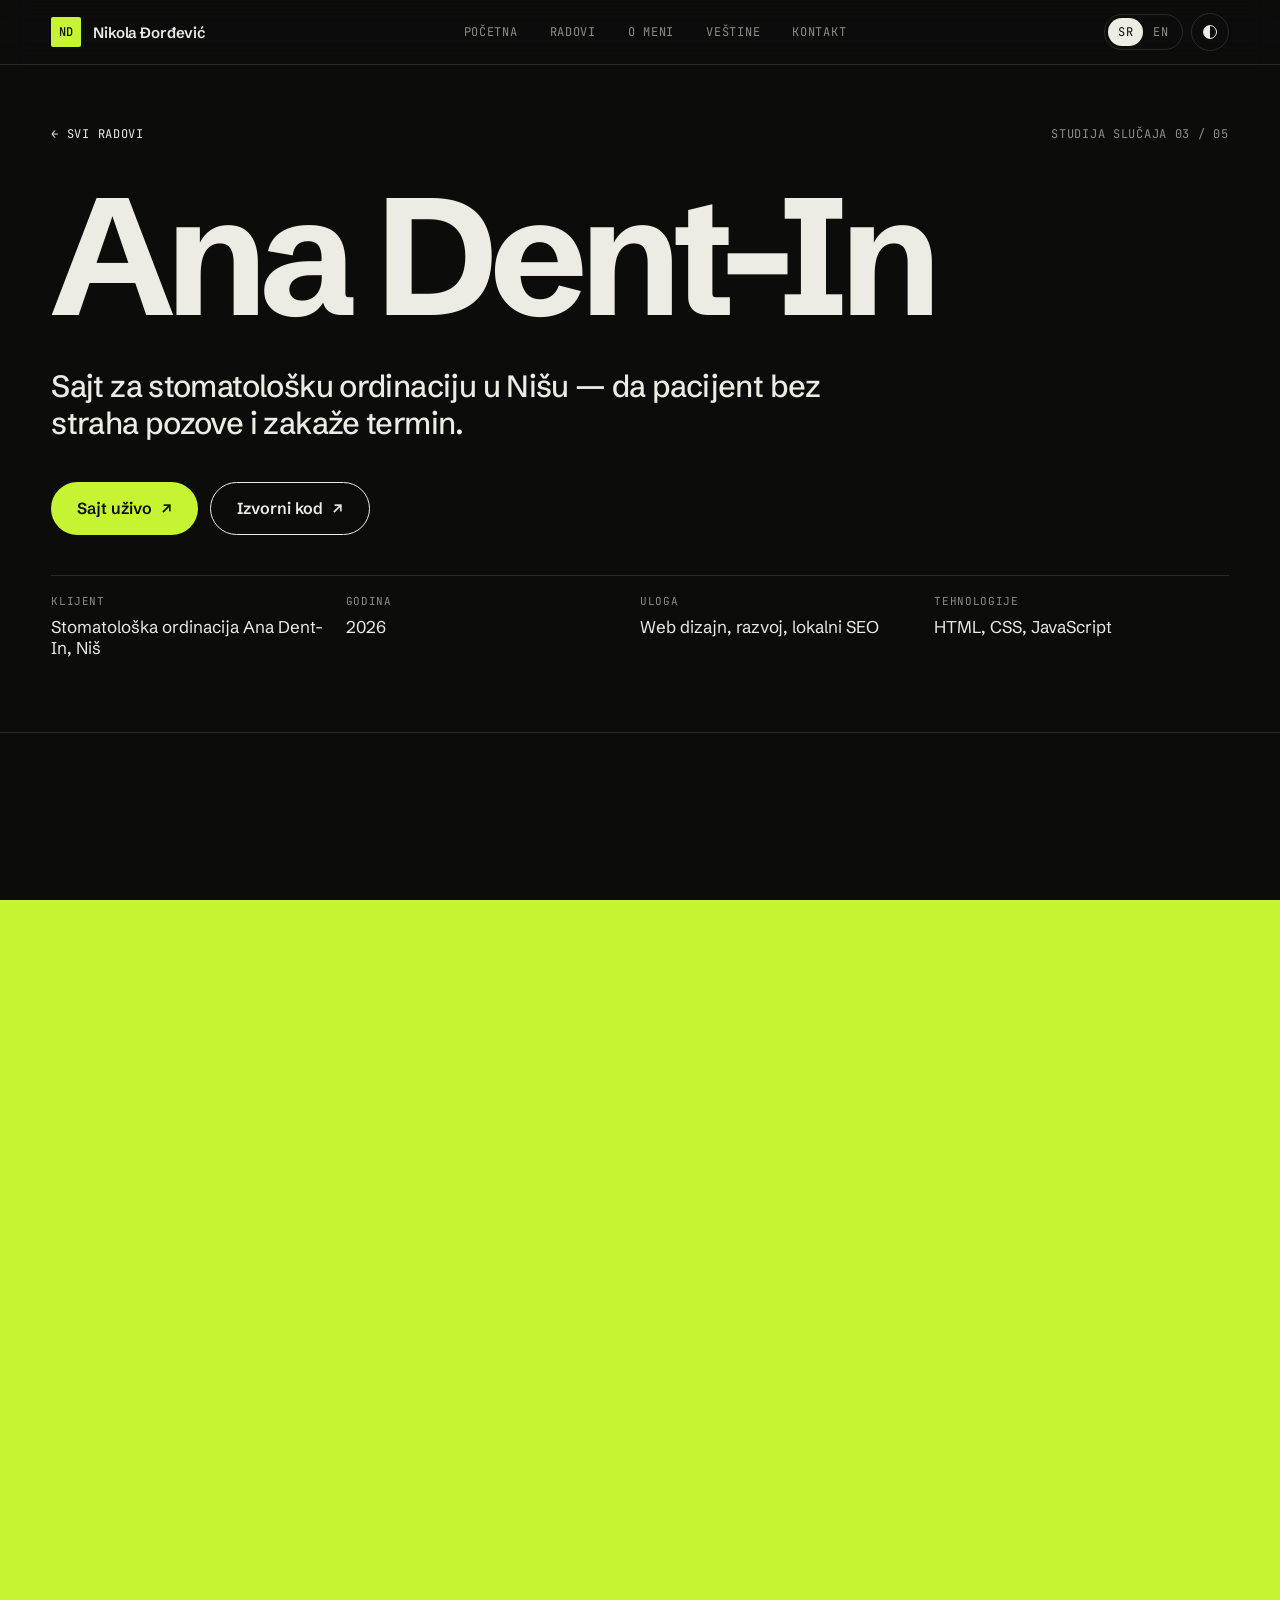
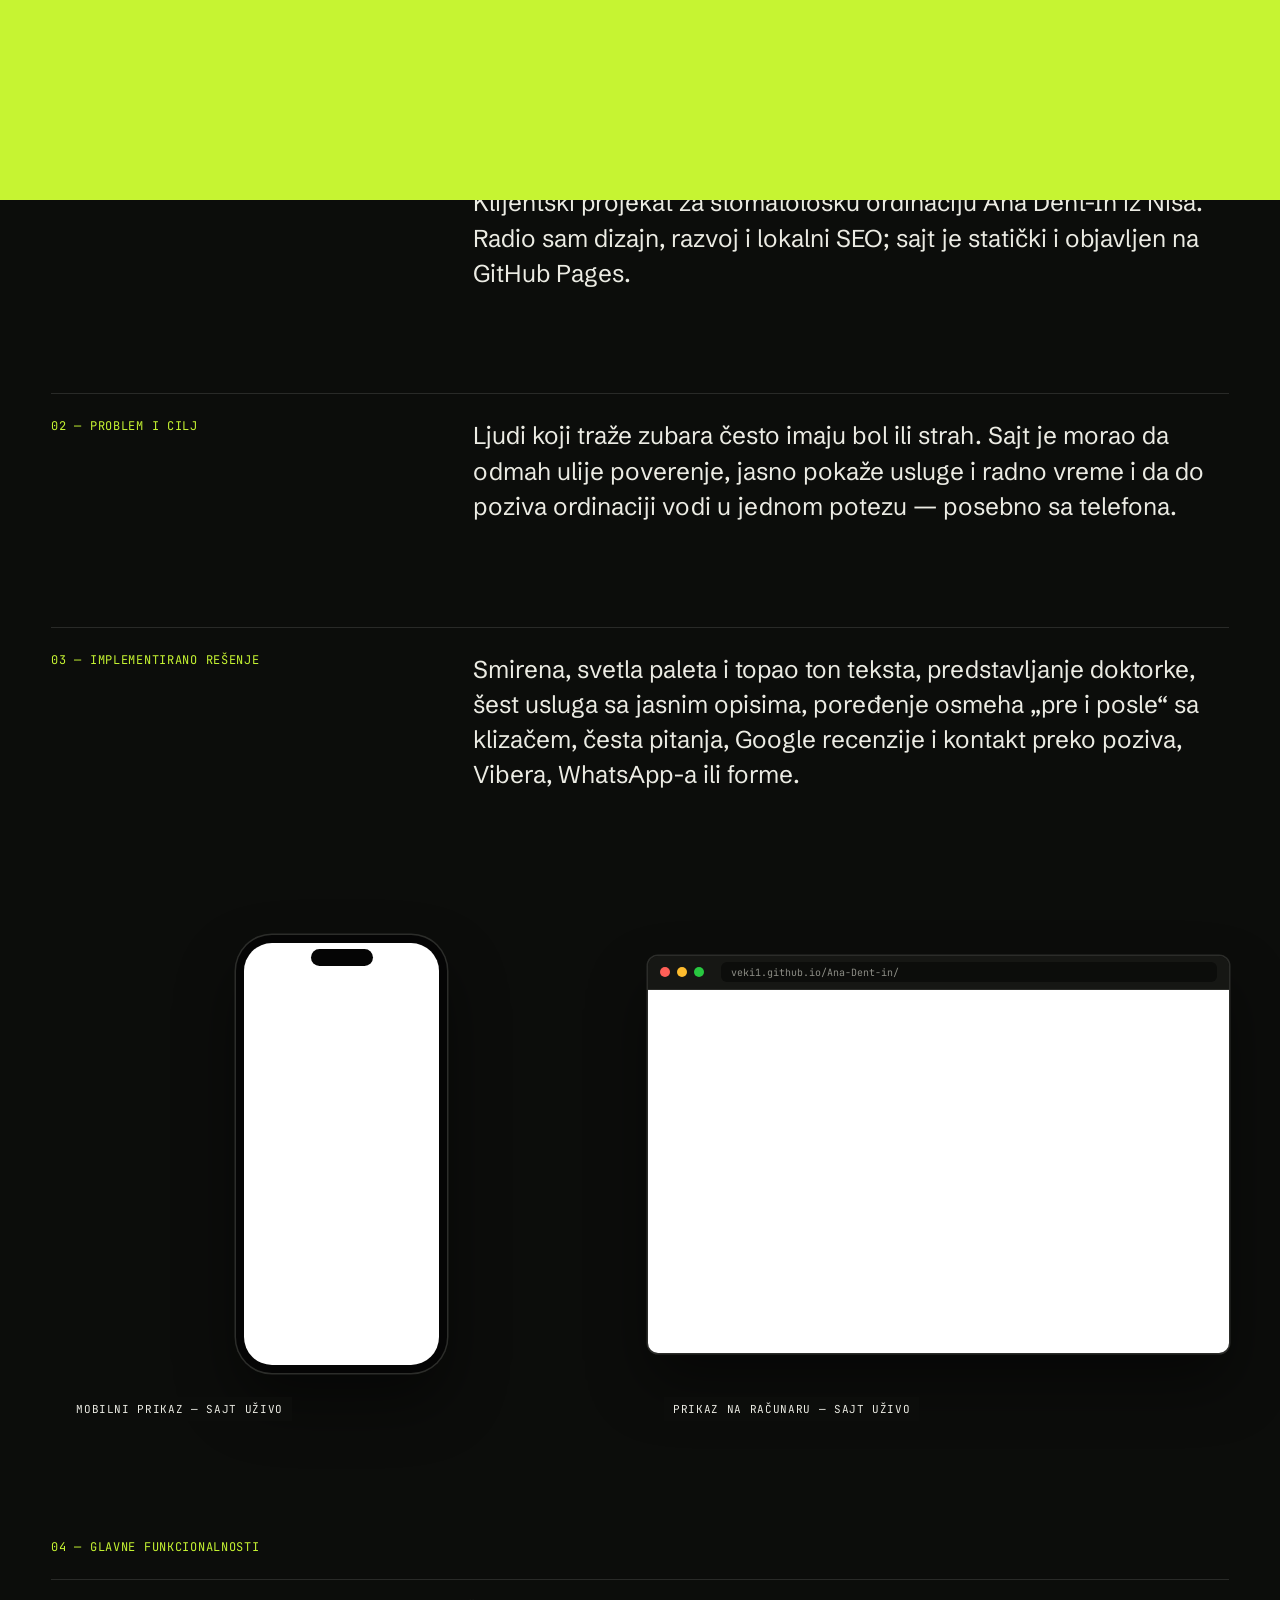
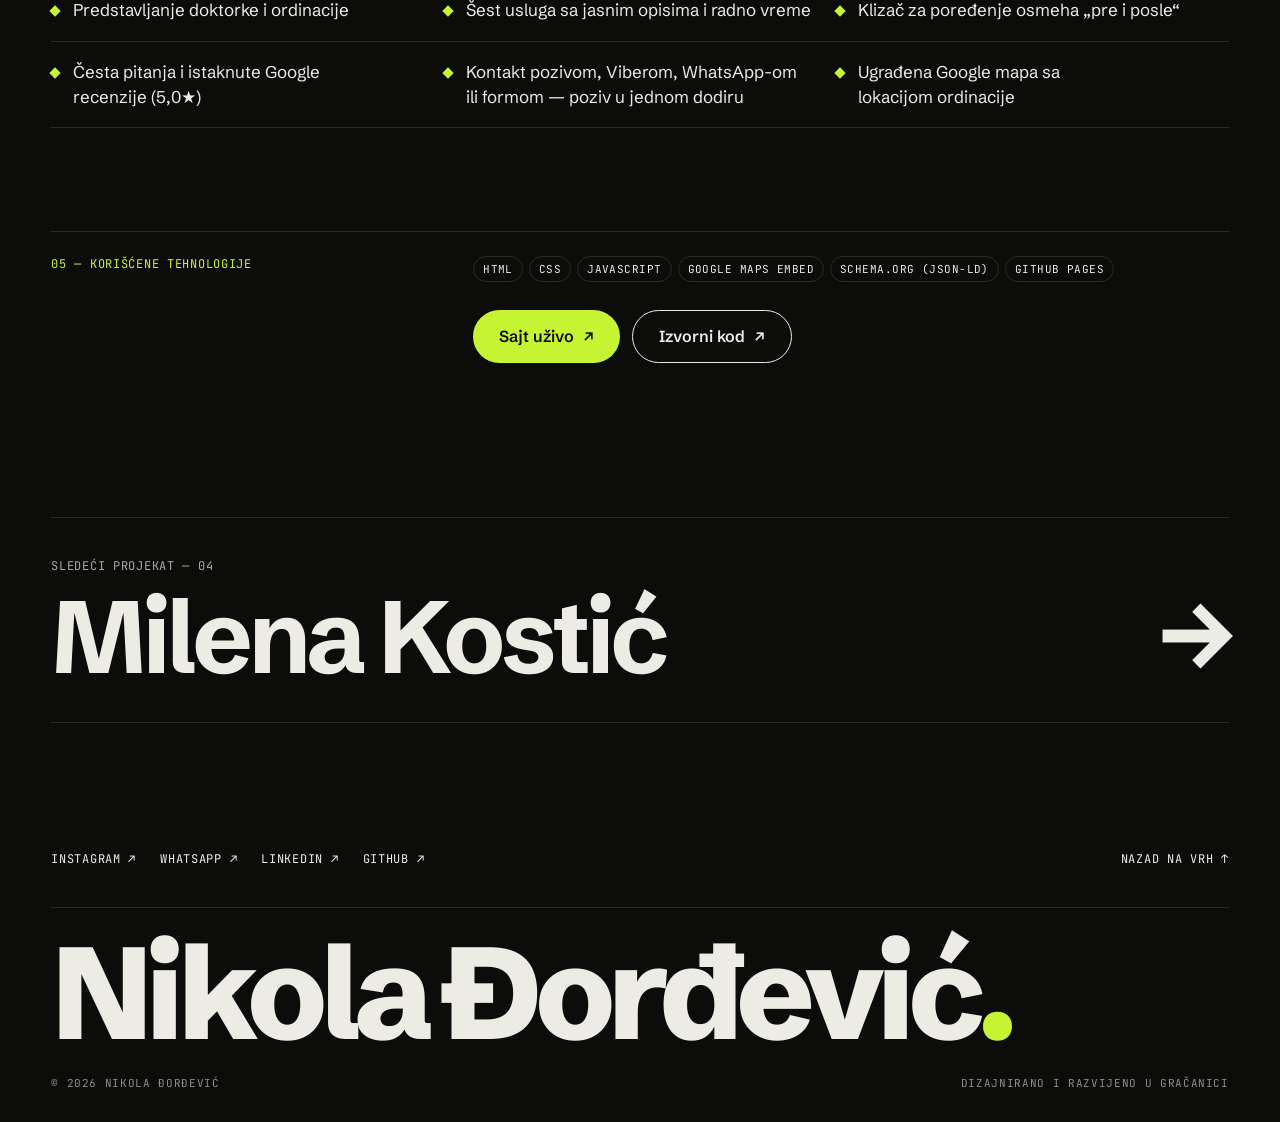
==== commit 6926f7bc: "Location: show only Gračanica in hero and footer Co-Authored-By: Claude Opus 5.5 <noreply@anthropic." ====
--- a/radovi/ana-dent-in.html
+++ b/radovi/ana-dent-in.html
@@ -246,7 +246,7 @@
   <div aria-hidden="true" style="font-size:clamp(34px,10.2vw,150px);font-weight:800;letter-spacing:-.06em;line-height:.8;white-space:nowrap;border-top:1px solid var(--ln);padding-top:32px">Nikola Đorđević<span style="color:var(--acct)">.</span></div>
   <div style="display:flex;flex-wrap:wrap;justify-content:space-between;gap:16px;margin-top:32px;font-family:'JetBrains Mono',monospace;font-size:11px;letter-spacing:.06em;text-transform:uppercase;color:var(--mut)">
     <span>© <span data-ref="year">2026</span> Nikola Đorđević</span>
-    <span><span data-l="sr">Dizajnirano i razvijeno u Vrnjačkoj Banji</span><span data-l="en" lang="en">Designed and built in Vrnjačka Banja</span></span>
+    <span><span data-l="sr">Dizajnirano i razvijeno u Gračanici</span><span data-l="en" lang="en">Designed and built in Gračanica</span></span>
   </div>
 </footer>
 
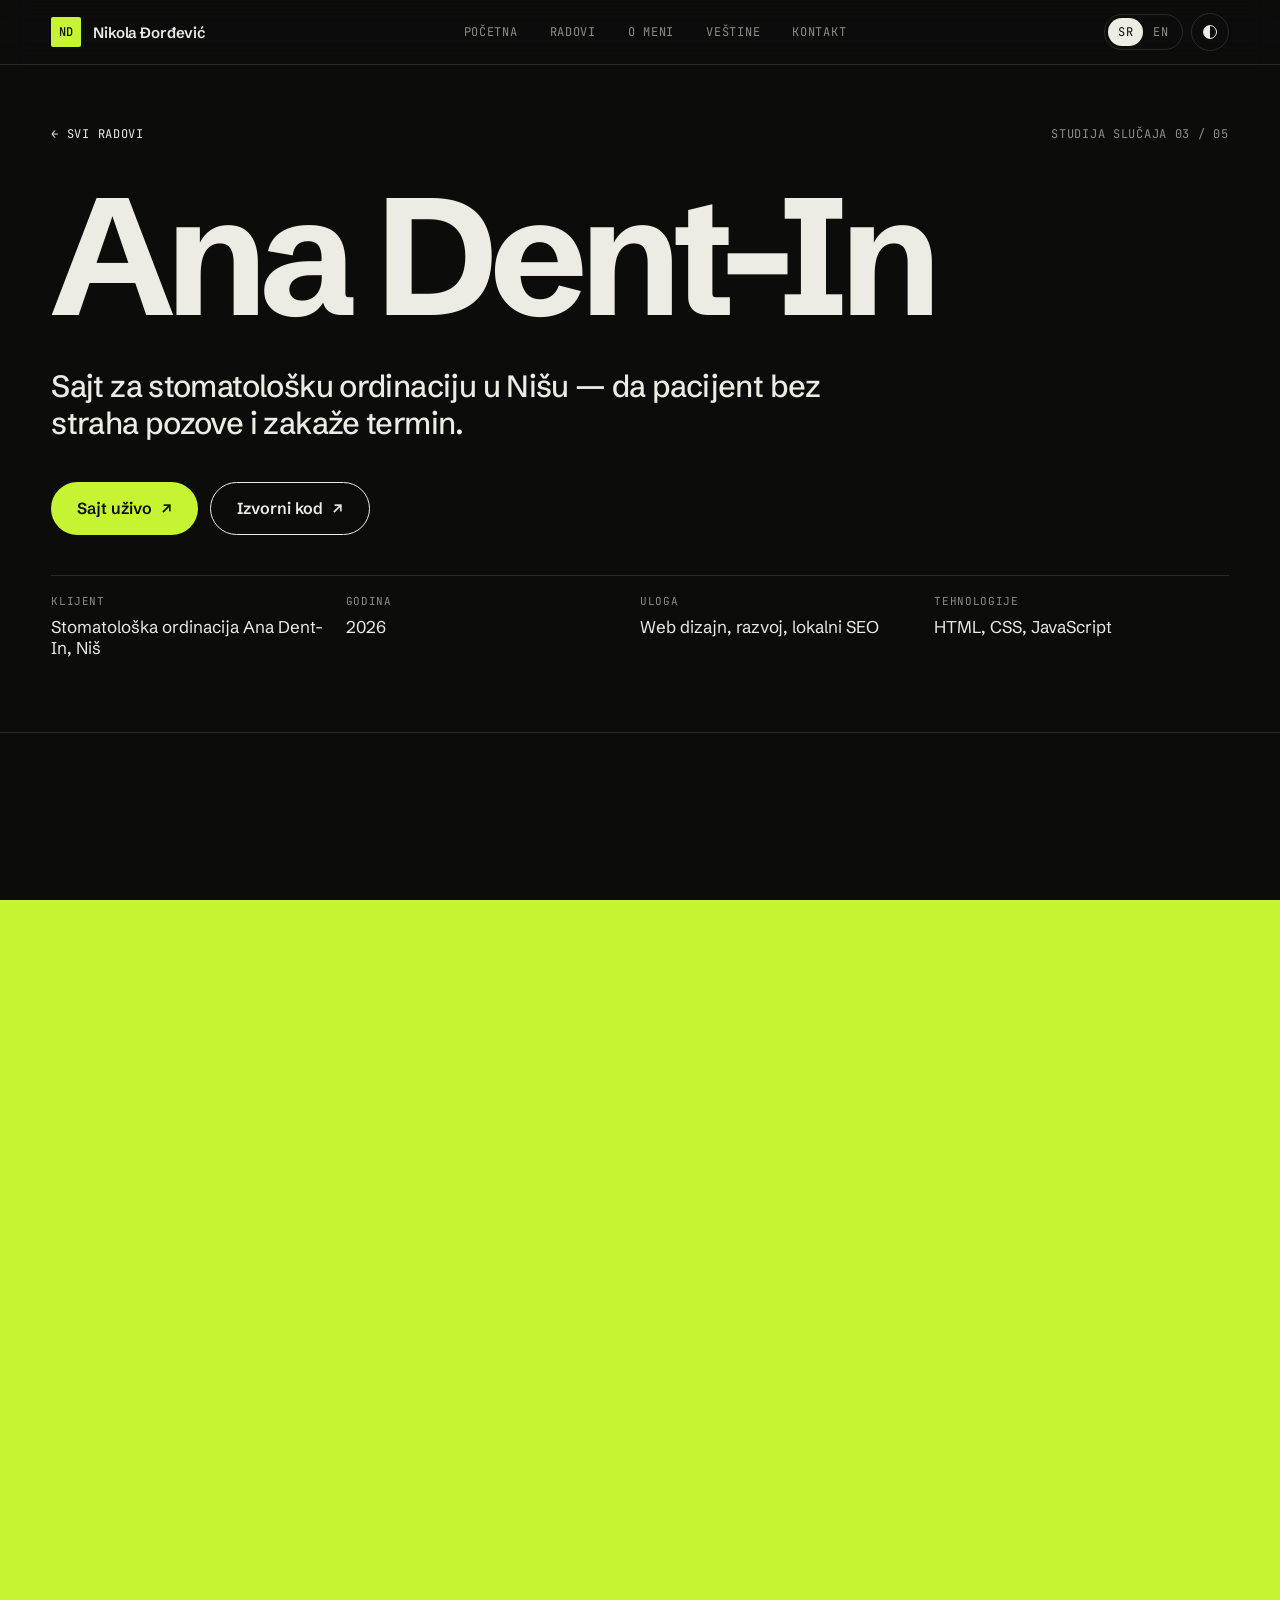
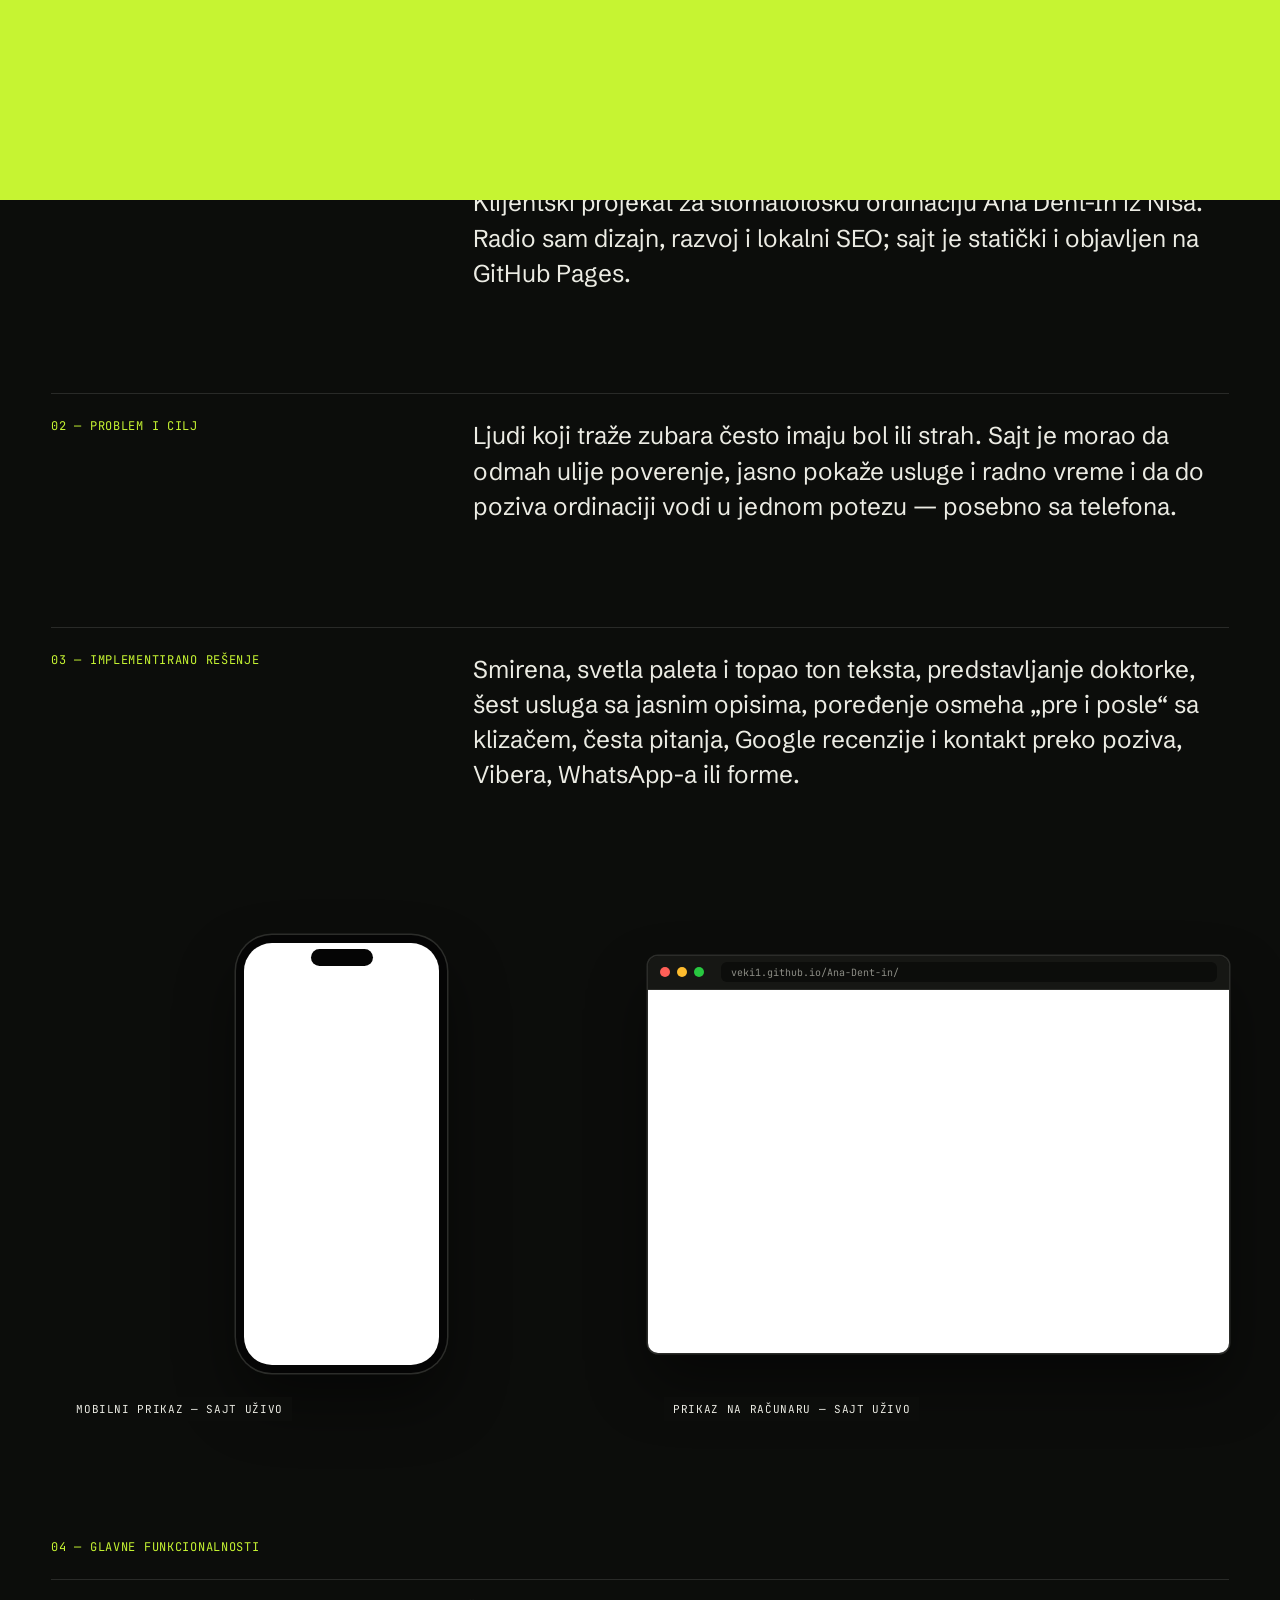
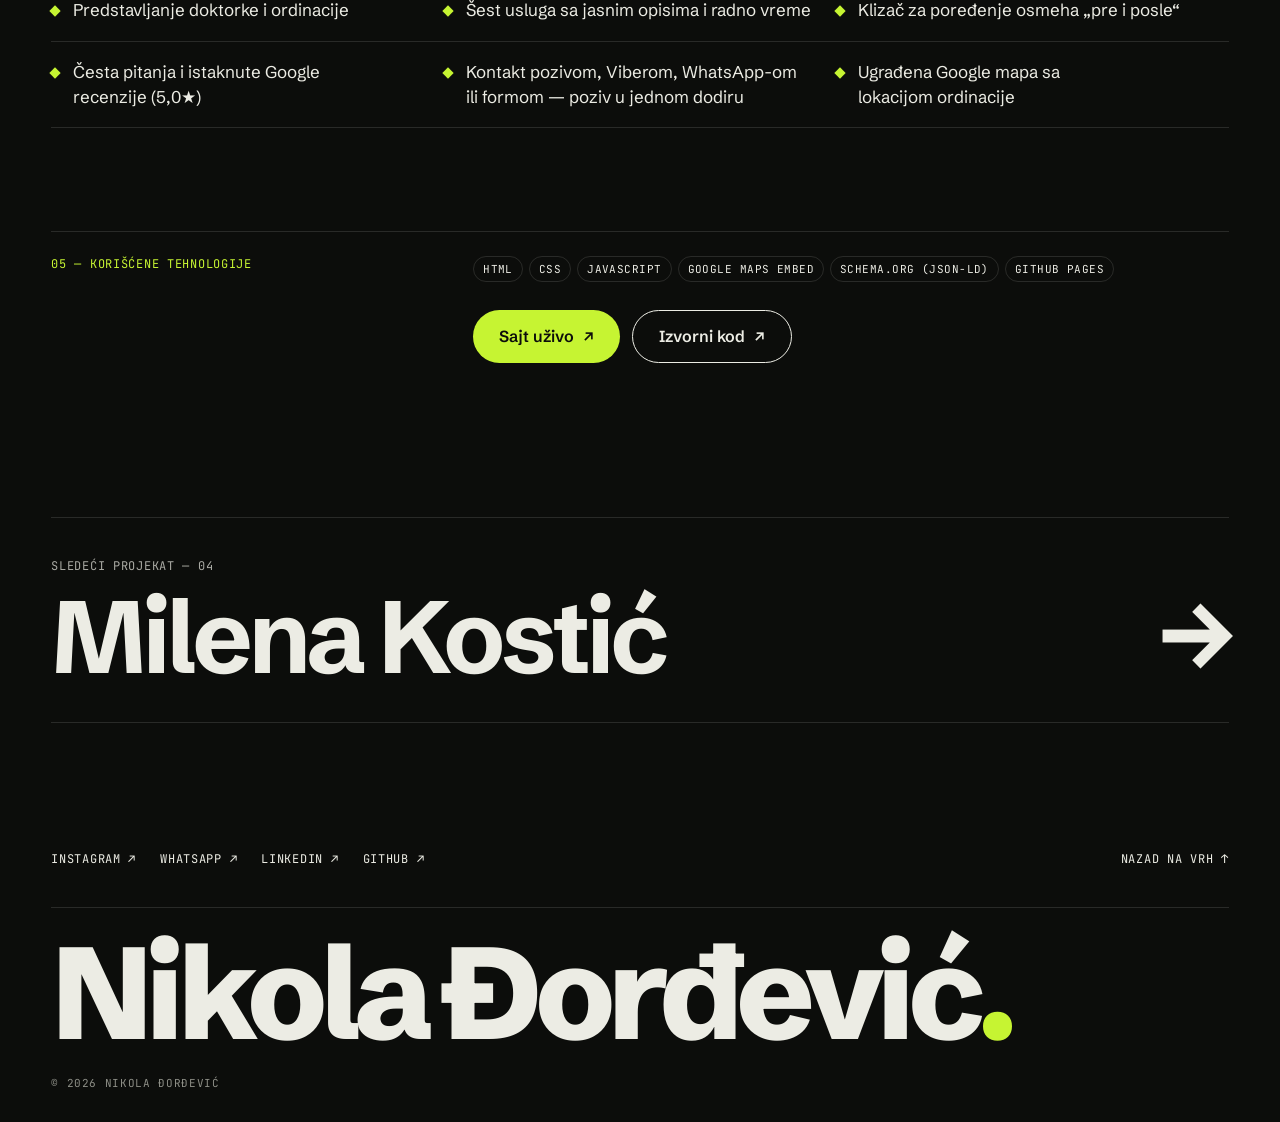
==== commit 17716160: "Footer: remove 'Designed and built in' line Co-Authored-By: Claude Opus 5.5 <noreply@anthropic.com> " ====
--- a/radovi/ana-dent-in.html
+++ b/radovi/ana-dent-in.html
@@ -246,7 +246,6 @@
   <div aria-hidden="true" style="font-size:clamp(34px,10.2vw,150px);font-weight:800;letter-spacing:-.06em;line-height:.8;white-space:nowrap;border-top:1px solid var(--ln);padding-top:32px">Nikola Đorđević<span style="color:var(--acct)">.</span></div>
   <div style="display:flex;flex-wrap:wrap;justify-content:space-between;gap:16px;margin-top:32px;font-family:'JetBrains Mono',monospace;font-size:11px;letter-spacing:.06em;text-transform:uppercase;color:var(--mut)">
     <span>© <span data-ref="year">2026</span> Nikola Đorđević</span>
-    <span><span data-l="sr">Dizajnirano i razvijeno u Gračanici</span><span data-l="en" lang="en">Designed and built in Gračanica</span></span>
   </div>
 </footer>
 
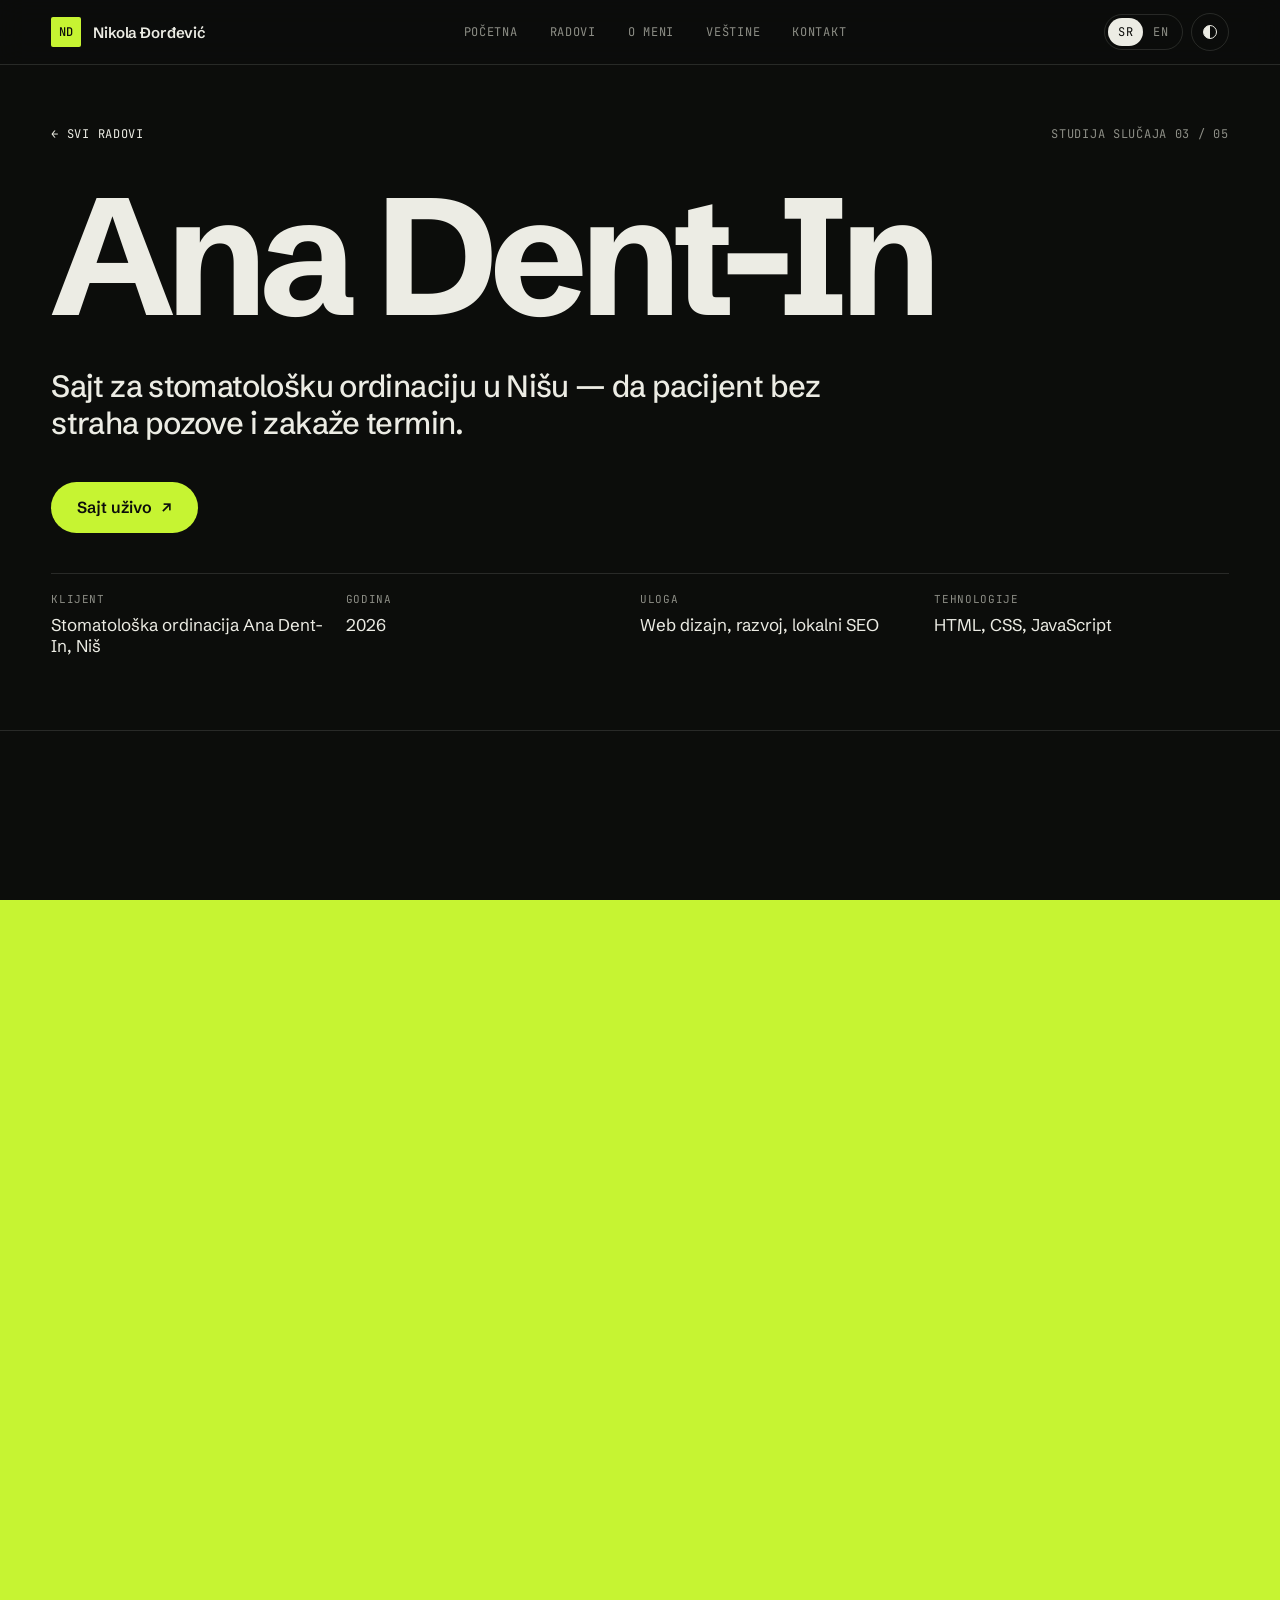
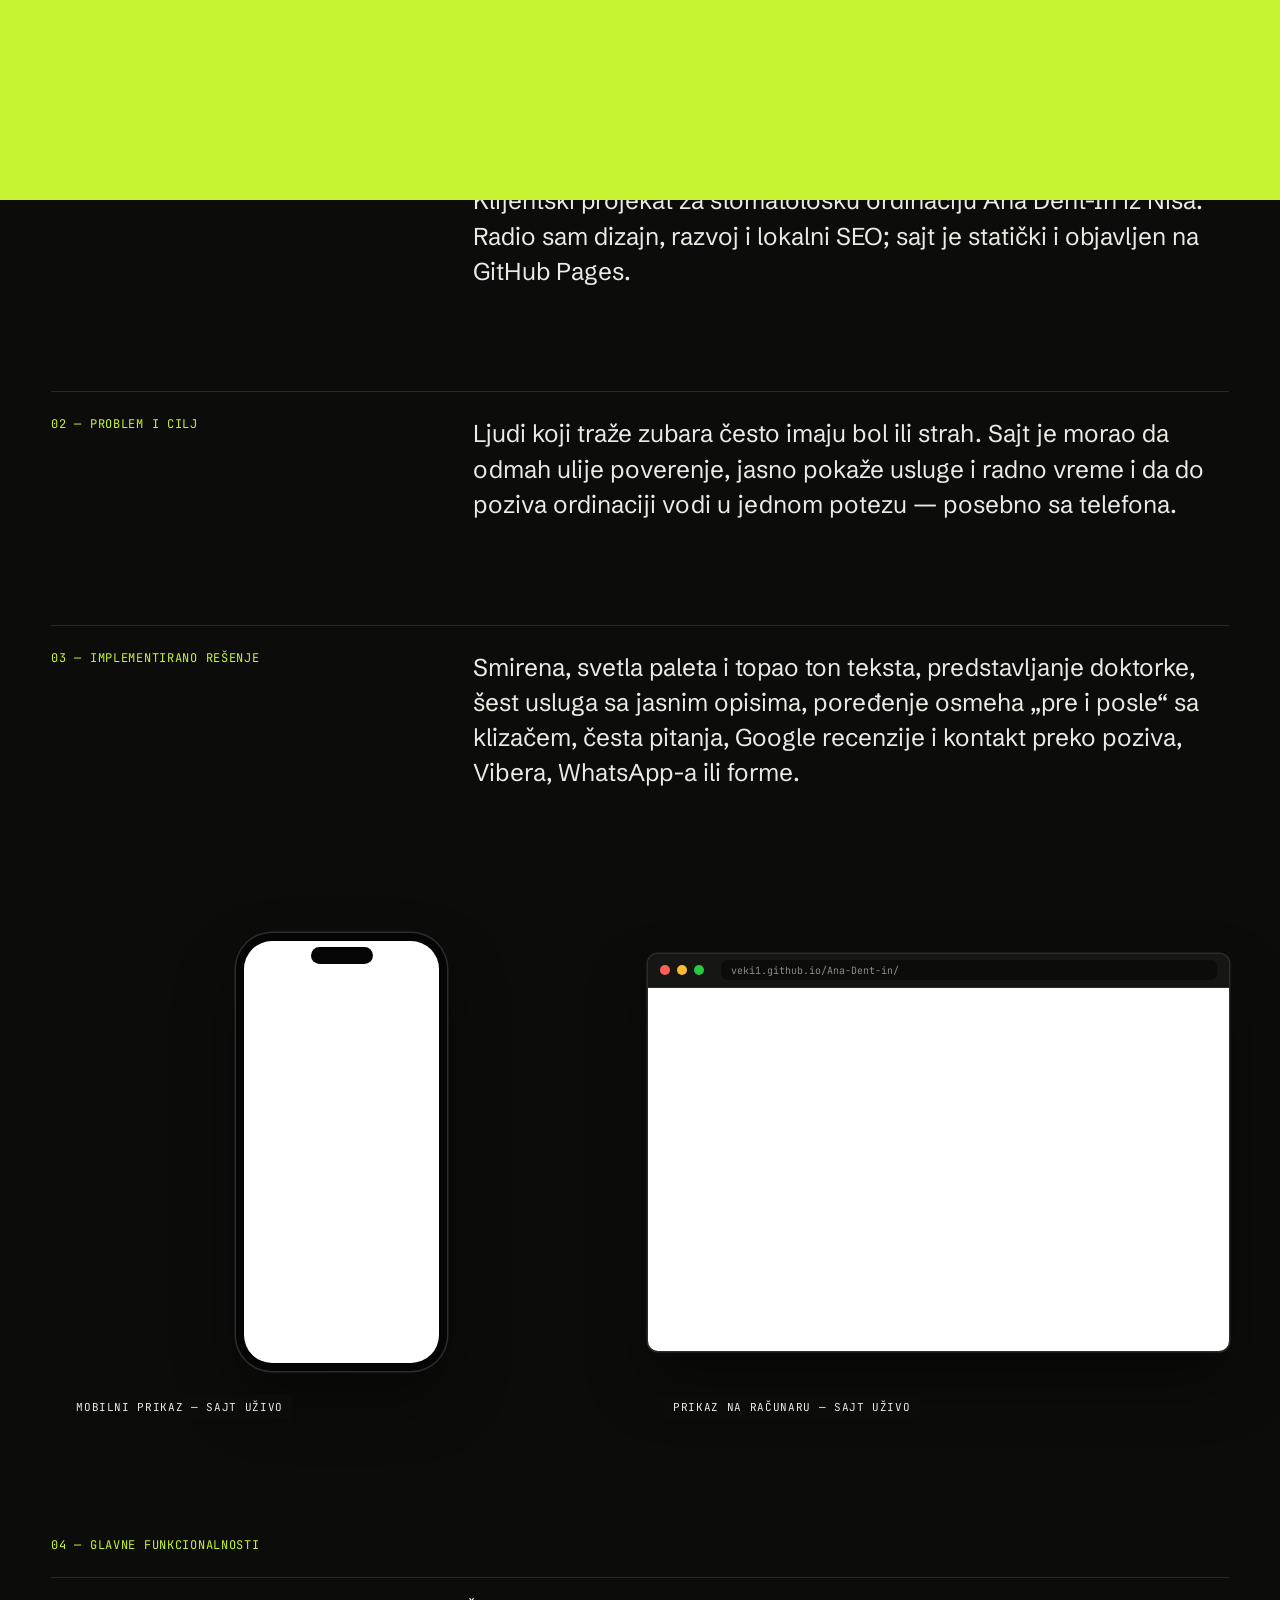
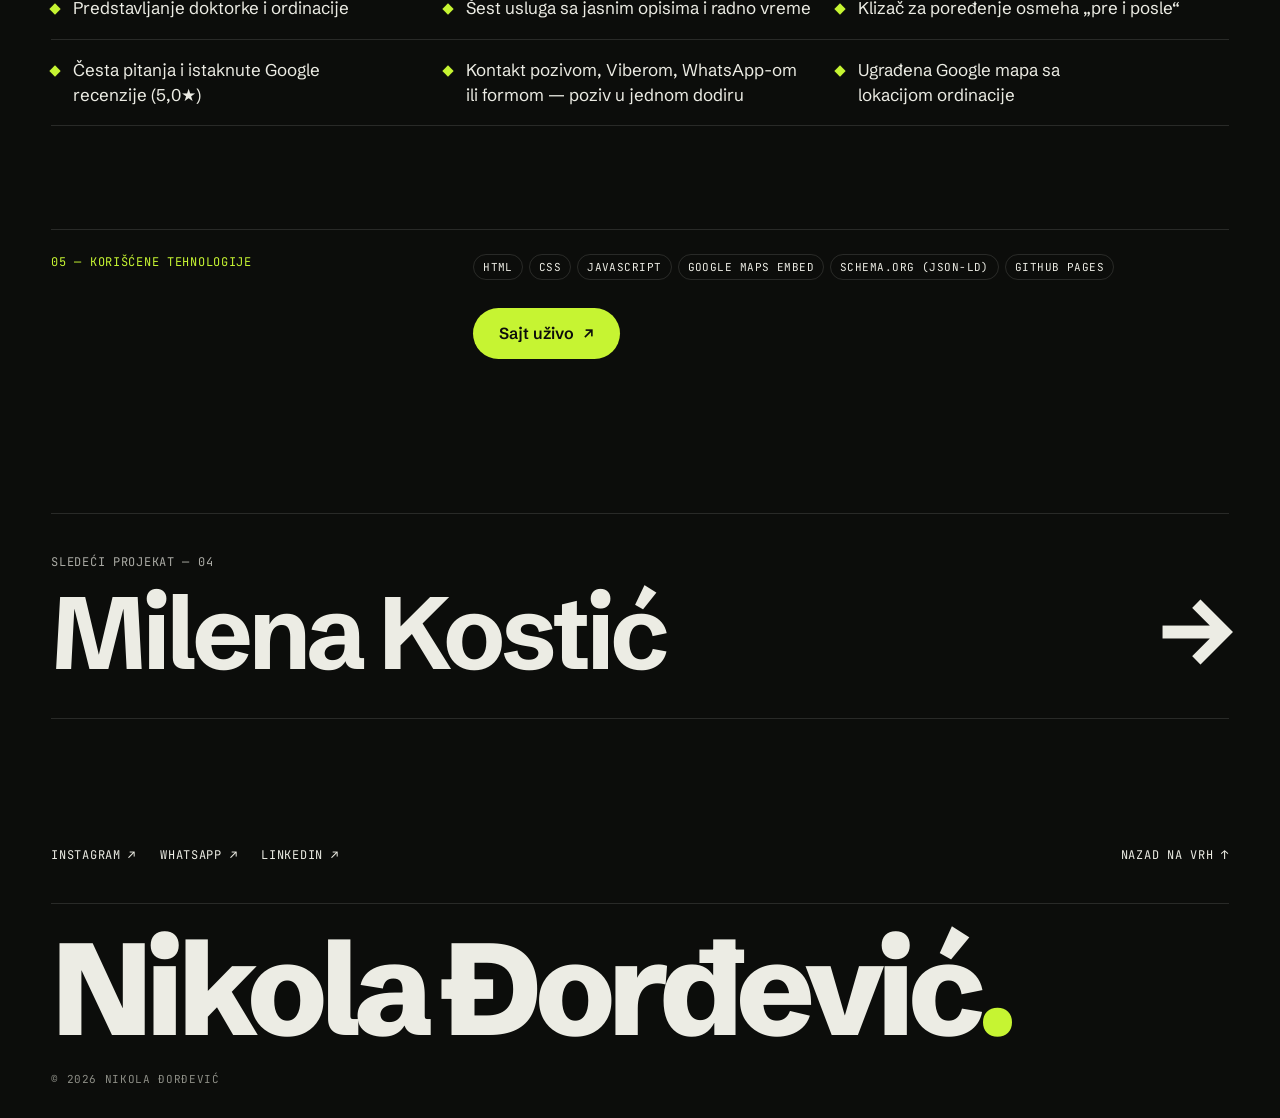
==== commit 9c16cca1: "Remove visible GitHub links (about, contact, footer, case studies) Co-Authored-By: Claude Opus 5.5 <" ====
--- a/radovi/ana-dent-in.html
+++ b/radovi/ana-dent-in.html
@@ -121,7 +121,6 @@
     <p style="margin:0;max-width:820px;font-size:clamp(22px,2.4vw,34px);font-weight:500;letter-spacing:-.02em;line-height:1.2;text-wrap:pretty"><span data-l="sr">Sajt za stomatološku ordinaciju u Nišu — da pacijent bez straha pozove i zakaže termin.</span><span data-l="en" lang="en">A website for a dental practice in Niš — helping patients call and book without fear.</span></p>
     <div class="cs-links">
       <a class="btn btn-pri" href="https://veki1.github.io/Ana-Dent-in/" target="_blank" rel="noopener"><span data-l="sr">Sajt uživo</span><span data-l="en" lang="en">Live Demo</span> <span aria-hidden="true">↗</span><span class="sr-only"> — Ana Dent-In</span></a>
-      <a class="btn btn-sec" href="https://github.com/VeKI1/Ana-Dent-in" target="_blank" rel="noopener"><span data-l="sr">Izvorni kod</span><span data-l="en" lang="en">Source Code</span> <span aria-hidden="true">↗</span><span class="sr-only"> — GitHub</span></a>
     </div>
     
     <div style="display:grid;grid-template-columns:repeat(auto-fit,minmax(min(100%,200px),1fr));border-top:1px solid var(--ln)">
@@ -218,7 +217,6 @@
         <ul class="tags" aria-label="Tehnologije" data-aria-sr="Tehnologije" data-aria-en="Technologies"><li>HTML</li><li>CSS</li><li>JavaScript</li><li>Google Maps embed</li><li>Schema.org (JSON-LD)</li><li>GitHub Pages</li></ul>
         <div class="cs-links">
       <a class="btn btn-pri" href="https://veki1.github.io/Ana-Dent-in/" target="_blank" rel="noopener"><span data-l="sr">Sajt uživo</span><span data-l="en" lang="en">Live Demo</span> <span aria-hidden="true">↗</span><span class="sr-only"> — Ana Dent-In</span></a>
-      <a class="btn btn-sec" href="https://github.com/VeKI1/Ana-Dent-in" target="_blank" rel="noopener"><span data-l="sr">Izvorni kod</span><span data-l="en" lang="en">Source Code</span> <span aria-hidden="true">↗</span><span class="sr-only"> — GitHub</span></a>
         </div>
       </div>
     </div>
@@ -239,7 +237,6 @@
       <a href="https://www.instagram.com/nikoladjordjevic13/" target="_blank" rel="noopener">Instagram ↗</a>
       <a href="https://wa.me/381645325643" target="_blank" rel="noopener">WhatsApp ↗</a>
       <a href="https://www.linkedin.com/in/nikola-%C4%91or%C4%91evi%C4%87-5b4b70210/" target="_blank" rel="noopener">LinkedIn ↗</a>
-      <a href="https://github.com/VeKI1" target="_blank" rel="noopener">GitHub ↗</a>
     </div>
     <a href="#top" style="all:unset;cursor:pointer;color:var(--ink);transition:color .2s" data-act="top" class="h7"><span data-l="sr">Nazad na vrh</span><span data-l="en" lang="en">Back to top</span> ↑</a>
   </div>
--- a/site.css
+++ b/site.css
@@ -66,8 +66,8 @@
 .plink:hover,.plink:focus-visible{border-color:var(--ink);color:var(--ink)}
 .plink-pri{background:var(--acc);border-color:var(--acc);color:#0C0D0B!important}
 .plink-pri:hover,.plink-pri:focus-visible{background:var(--ink);border-color:var(--ink);color:var(--bg)!important}
-@media (max-width:1023px){.proj{grid-template-columns:40px minmax(0,1fr)}.proj>div:nth-child(3),.proj-links{grid-column:2}.proj-links{flex-direction:row;flex-wrap:wrap}}
-@media (max-width:539px){.proj{grid-template-columns:minmax(0,1fr);padding:22px 18px}.proj>div:nth-child(3),.proj-links{grid-column:1}.proj-links .plink{flex:1 1 auto}}
+@media (max-width:1023px){.proj{grid-template-columns:40px minmax(0,1fr)}.proj>div:nth-child(4),.proj-links{grid-column:2}.proj-links{flex-direction:row;flex-wrap:wrap}}
+@media (max-width:539px){.proj{grid-template-columns:minmax(0,1fr);padding:22px 18px}.proj>div:nth-child(4),.proj-links{grid-column:1}.proj-links .plink{flex:1 1 auto}}
 
 /* ---------- Skills ---------- */
 .skills{display:grid;grid-template-columns:repeat(auto-fit,minmax(min(100%,240px),1fr));border-top:1px solid var(--ln);border-left:1px solid var(--ln)}
@@ -101,3 +101,29 @@
 
 /* Page transition: keep the overlay down on arrival until app.js slides it away (no flash of content) */
 html.ov-in [data-ref=ov]{transform:translateY(0)!important}
+
+/* ---------- Clients (social proof, inside the hero) ---------- */
+.clients{display:flex;flex-direction:column;gap:12px;border-top:1px solid var(--ln);padding-top:16px}
+.clients-title{margin:0;font-family:'JetBrains Mono',monospace;font-size:12px;font-weight:400;letter-spacing:.06em;text-transform:uppercase;color:var(--mut)}
+.clients-row{display:flex;flex-wrap:wrap;justify-content:space-between;align-items:center;gap:8px 16px}
+.ctile{flex:0 1 auto;min-height:88px;padding:8px 14px;display:grid;place-items:center;border-radius:3px;transition:background .3s;min-width:0}
+.ctile:hover{background:var(--sf)}
+.ctile>div{transform:none!important;zoom:.9}
+.ctile img[src*="mikerenje"]{width:72px!important;height:72px!important}
+@media (max-width:1023px){.clients-row{justify-content:center;gap:4px 20px}}
+@media (max-width:599px){
+  .clients-row{gap:0 8px}
+  .ctile{min-height:64px;padding:6px 8px}
+  .ctile>div{zoom:.7}
+}
+
+/* ---------- Project image on cards: shown on touch / smaller screens, where there is no hover preview ---------- */
+.proj-media{display:none}
+.proj-media-in{display:grid;place-items:center;width:100%;height:100%}
+@media (hover:none),(max-width:1023px){
+  .proj-media{display:grid;place-items:center;grid-column:1/-1;height:clamp(150px,30vw,210px);border:1px solid var(--ln);border-radius:3px;background:var(--sf);overflow:hidden}
+  .proj-media-in>div>div{transform:scale(1.3)!important}
+  .proj:hover .proj-media,.proj:focus-within .proj-media{border-color:color-mix(in oklch,var(--ink) 30%,transparent)}
+}
+@media (max-width:599px){.proj-media-in>div>div{transform:scale(1.05)!important}}
+@media (hover:none) and (min-width:1024px){.proj{grid-template-columns:48px minmax(0,1.1fr) minmax(0,1.3fr) auto}}
